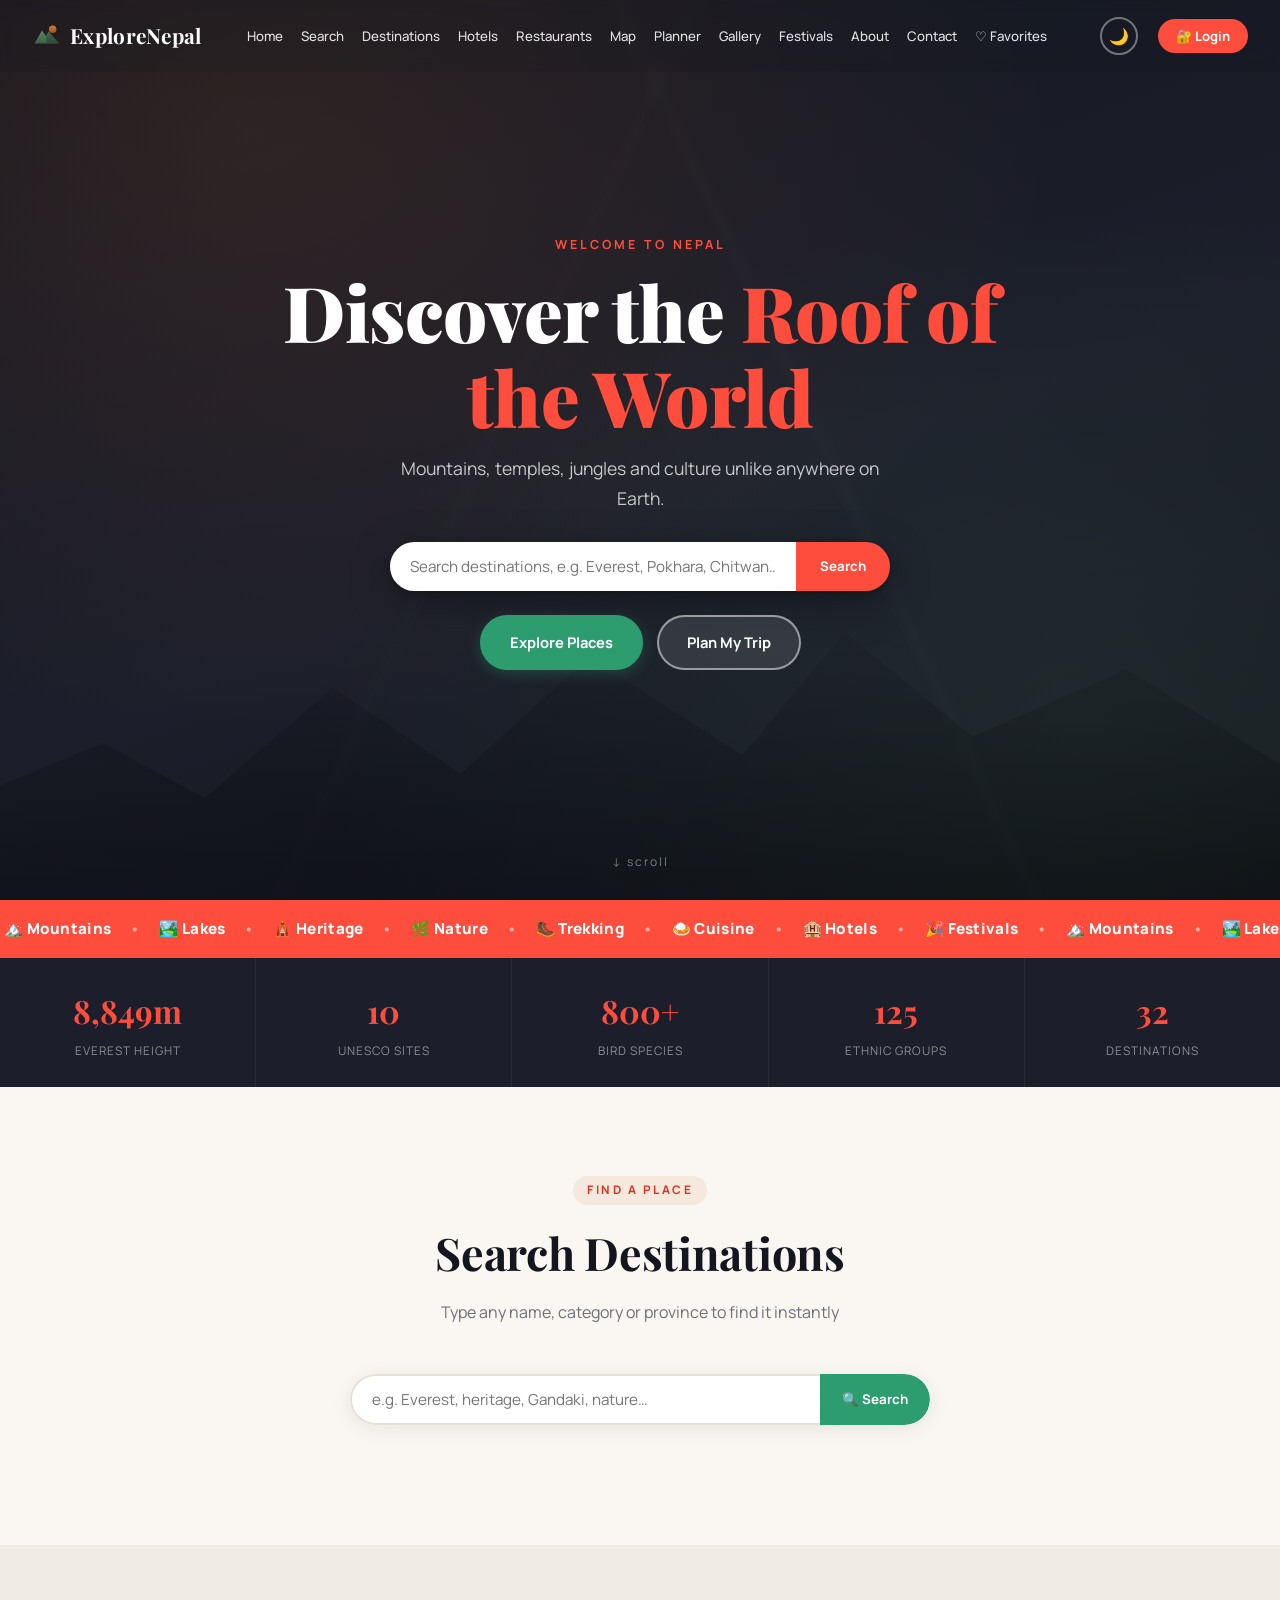
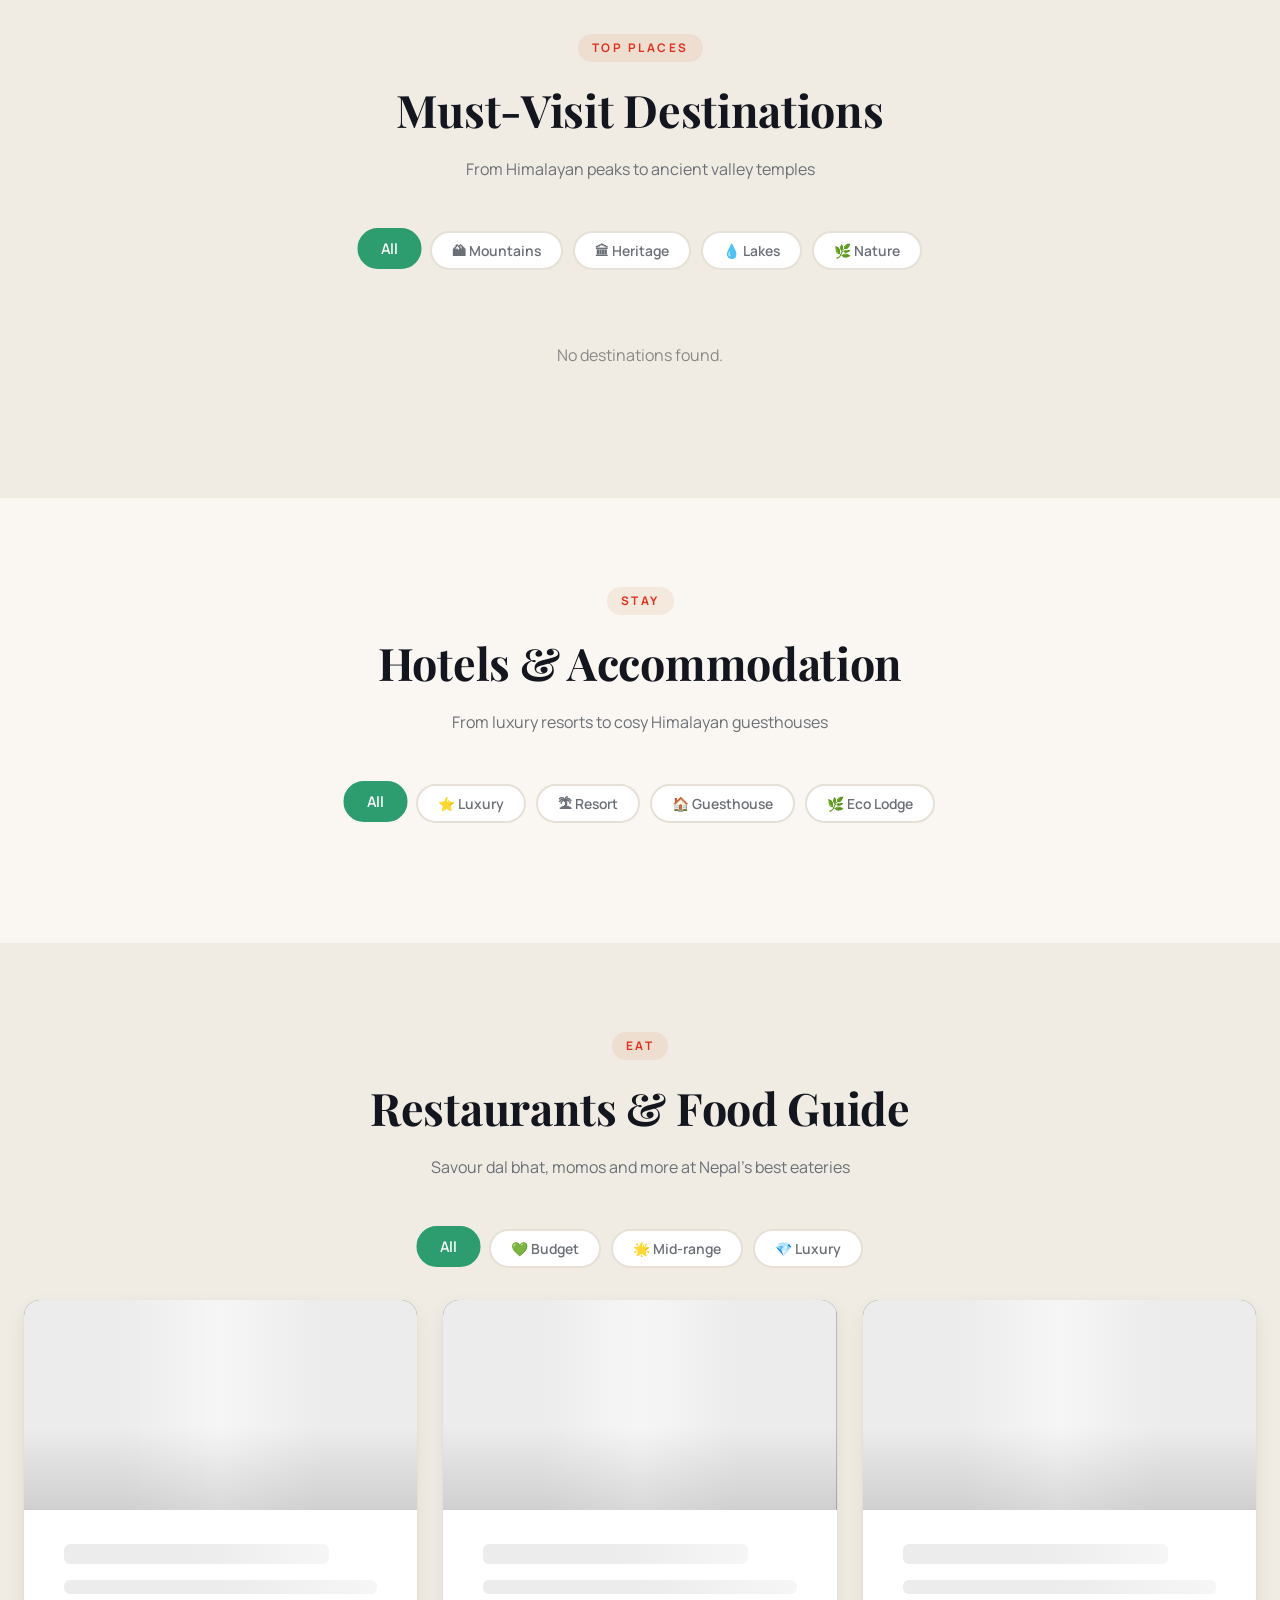
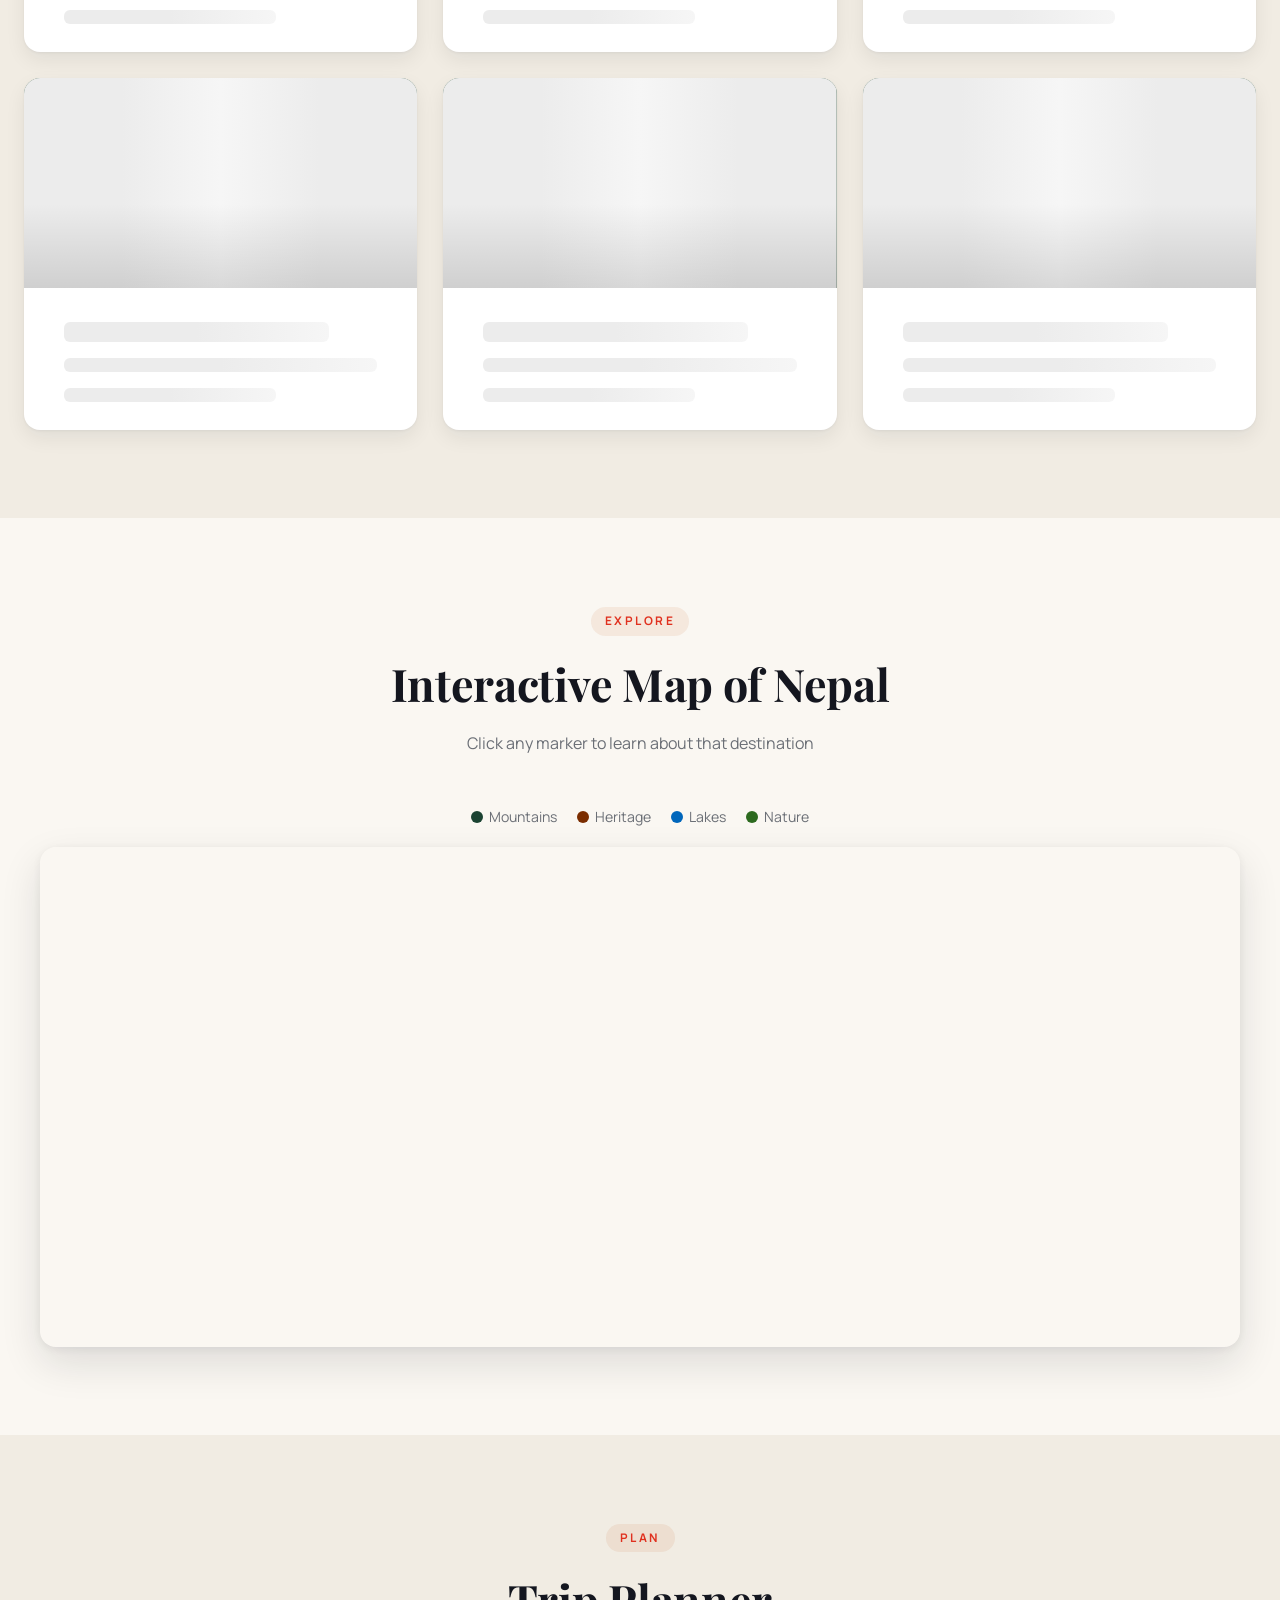
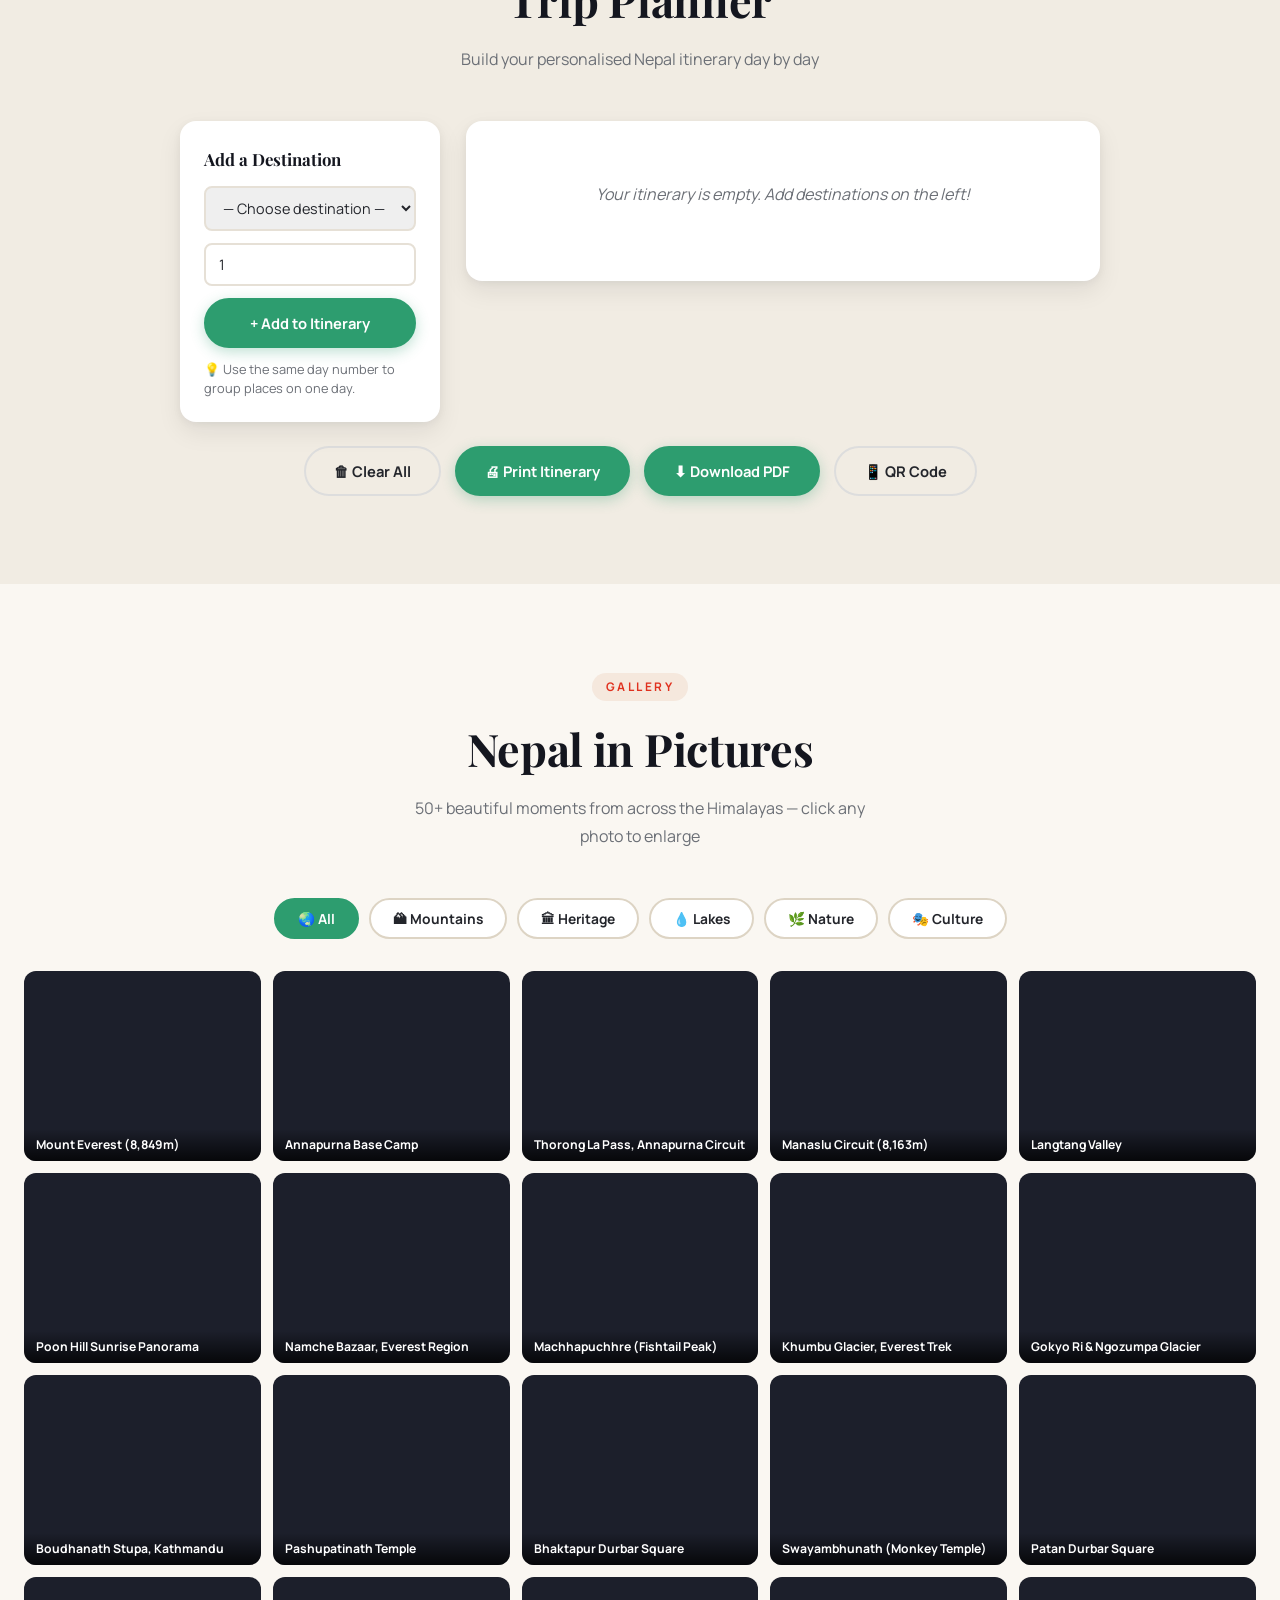
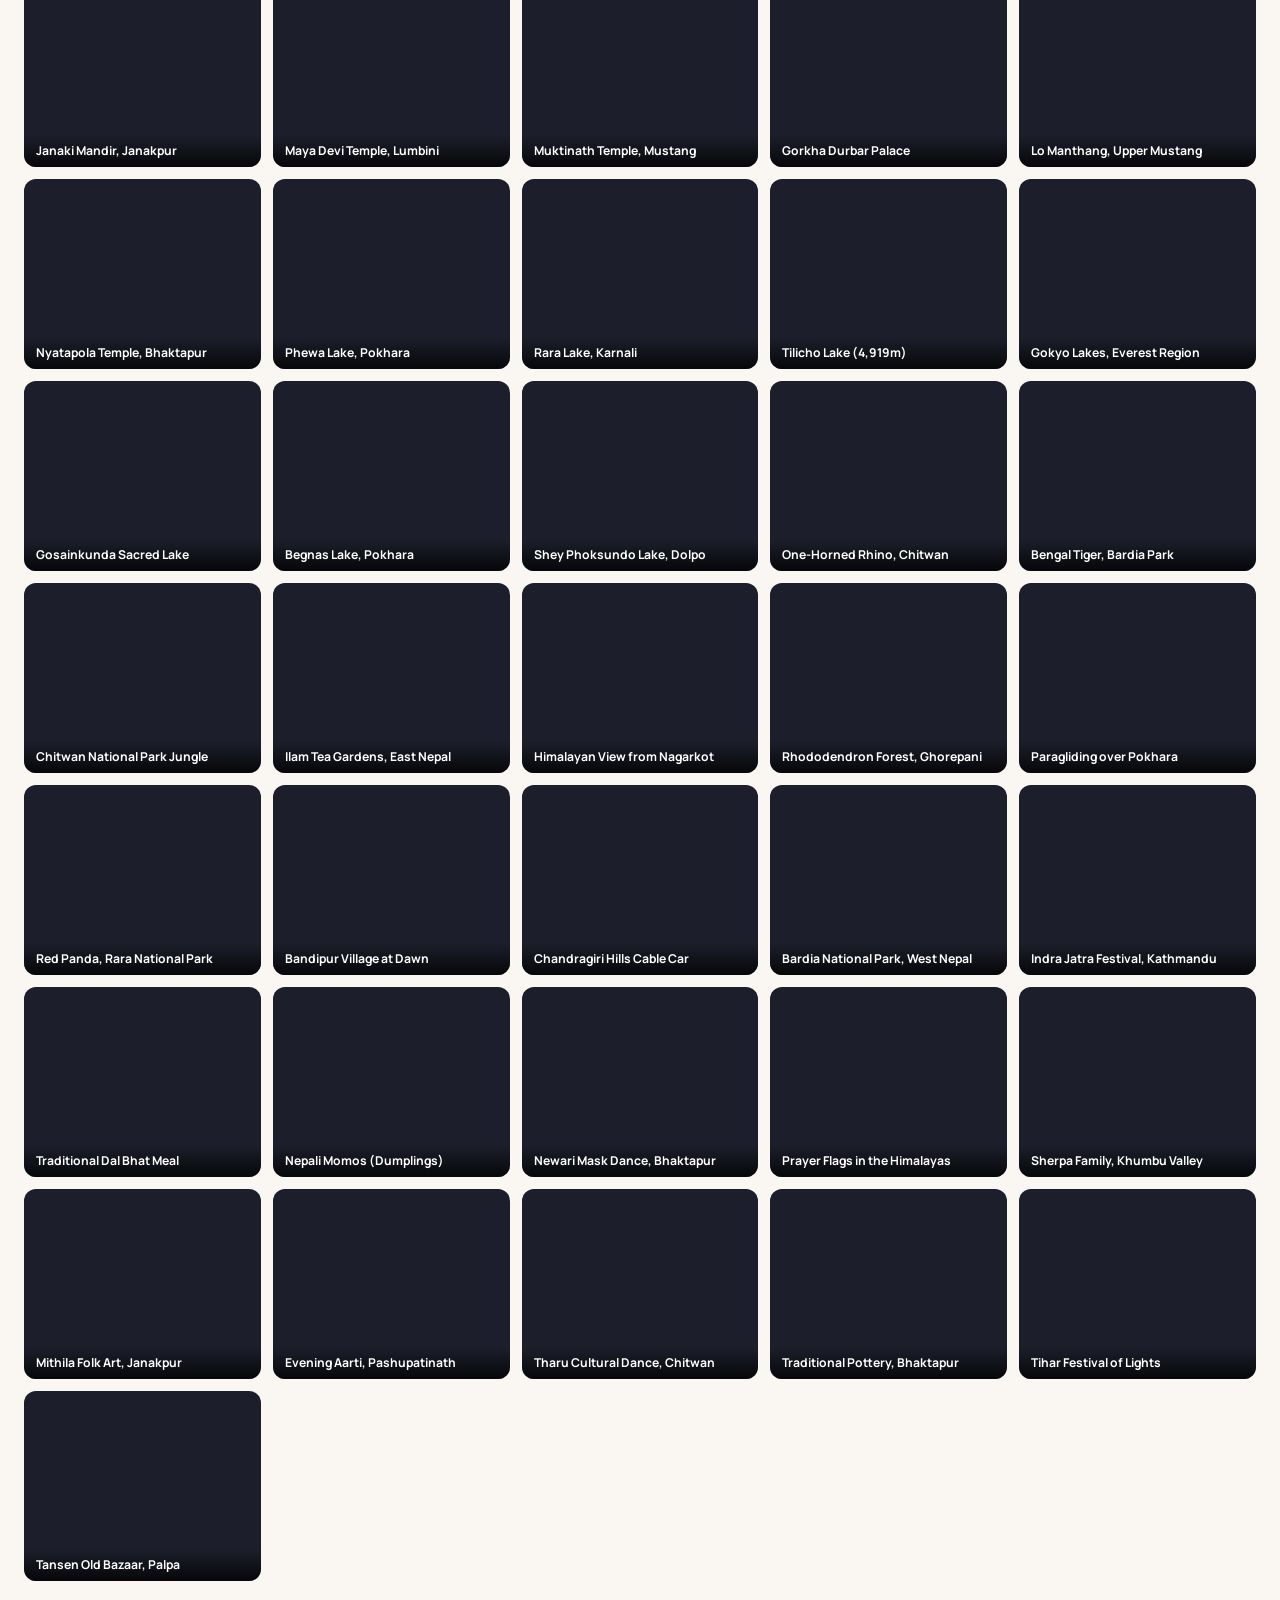
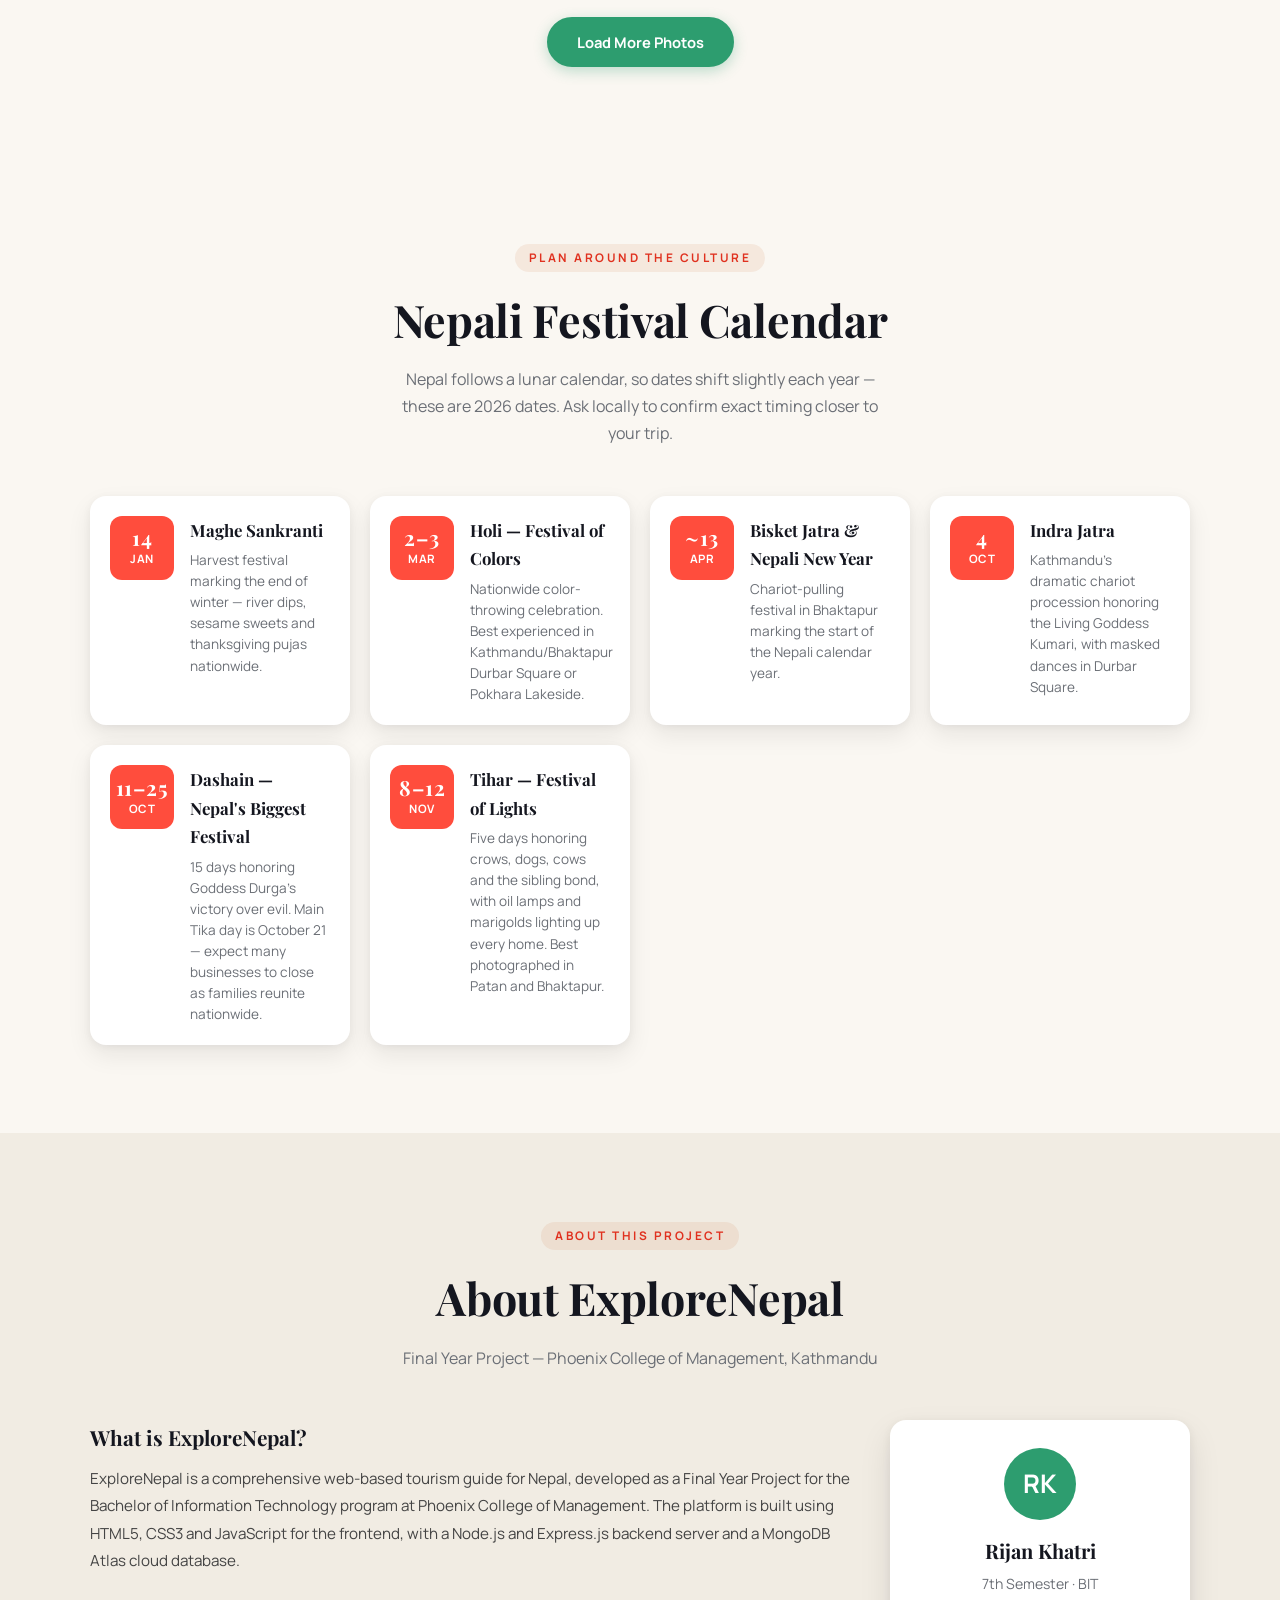
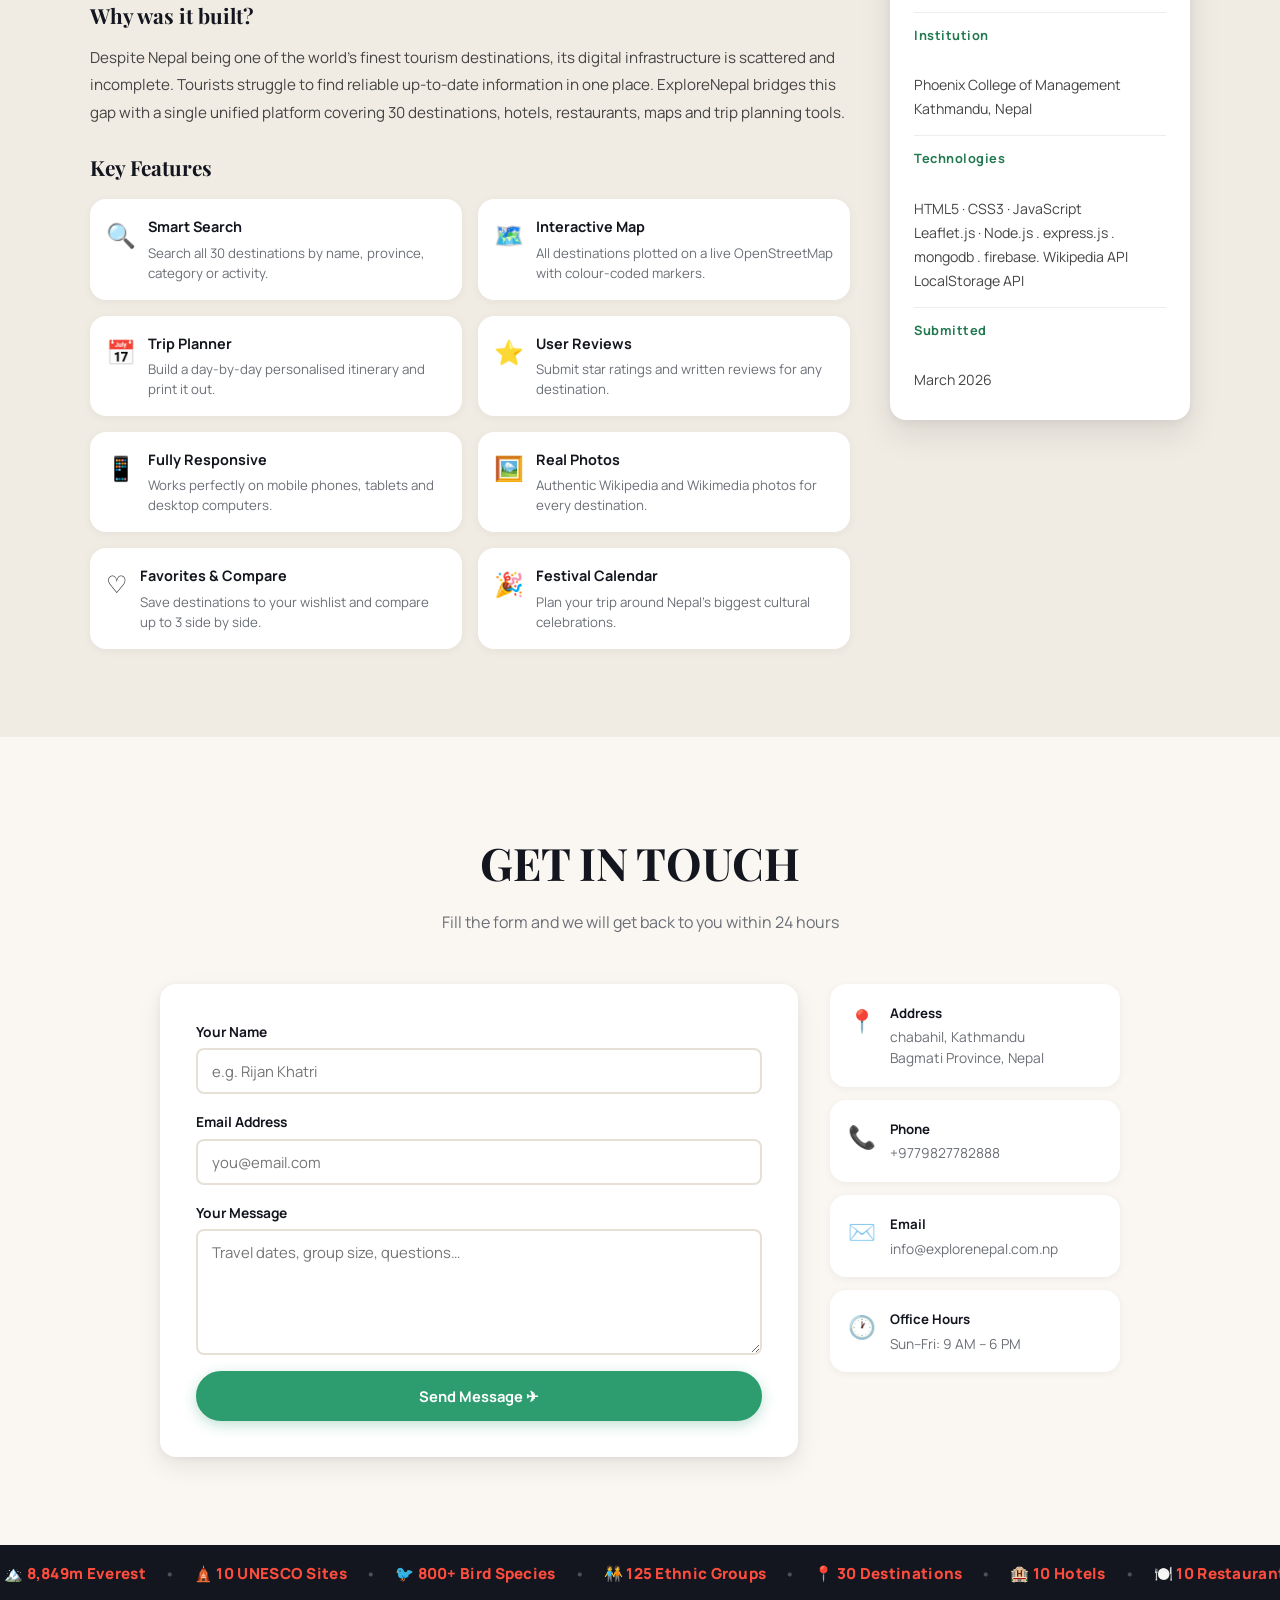
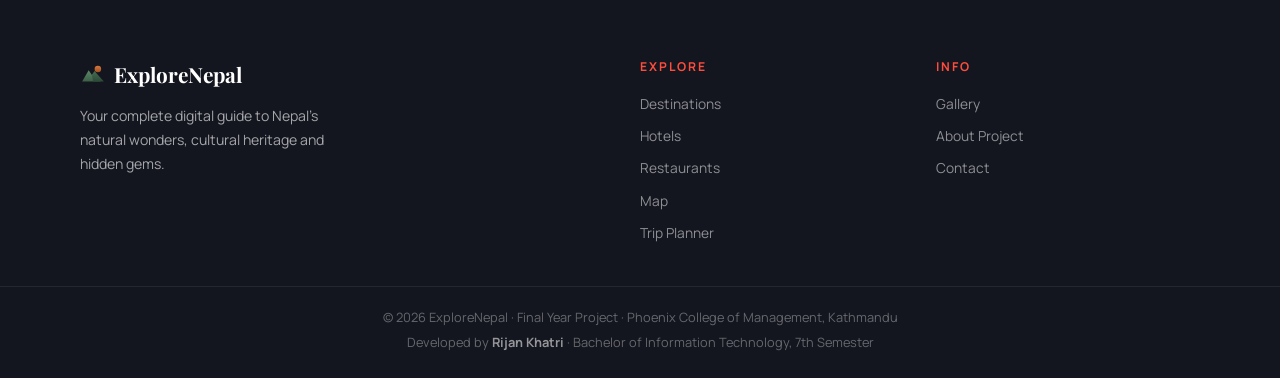
==== index.html @ 2e5c08ad "Update script.js with weather and detail panel fixe, updated index.html, style.css,script.js,admin.h" ====
<!DOCTYPE html>
<html lang="en">
<head>
  <meta charset="UTF-8" />
  <meta name="viewport" content="width=device-width, initial-scale=1.0" />
  <title>ExploreNepal — Tourism Guide</title>
  <meta name="description" content="Discover Nepal's mountains, temples, jungles and culture. Browse 30+ destinations, plan your trip, find hotels and restaurants, all in one place." />

<!-- Open Graph tags (Facebook, WhatsApp, LinkedIn preview cards) -->
<meta property="og:title" content="ExploreNepal — Discover the Roof of the World" />
<meta property="og:description" content="Explore Nepal's mountains, temples, jungles and culture. Plan your trip, browse destinations, hotels and restaurants." />
<meta property="og:image" content="https://images.unsplash.com/photo-1464822759023-fed622ff2c3b?w=1200&q=80" />
<meta name="twitter:image" content="https://images.unsplash.com/photo-1464822759023-fed622ff2c3b?w=1200&q=80" />
<meta property="og:type" content="website" />

<!-- Twitter card -->
<meta name="twitter:card" content="summary_large_image" />
<meta name="twitter:title" content="ExploreNepal — Discover the Roof of the World" />
<meta name="twitter:description" content="Explore Nepal's mountains, temples, jungles and culture, all in one place." />
<meta name="twitter:image" content="https://explore-nepal12.netlify.app/preview.jpg" />
  <link rel="preconnect" href="https://fonts.googleapis.com">
  <link href="https://fonts.googleapis.com/css2?family=Playfair+Display:wght@400;700;900&family=Manrope:wght@400;500;600;700;800&display=swap" rel="stylesheet">
  <link rel="stylesheet" href="https://unpkg.com/leaflet@1.9.4/dist/leaflet.css" />
  <link rel="stylesheet" href="style.css" />
</head>
<body>

<div id="scroll-progress"></div>

<!-- NAV -->
<nav class="navbar" id="navbar">
  <a href="#home" class="nav-logo">
    <svg class="logo-mark" width="30" height="30" viewBox="0 0 48 48" fill="none" xmlns="http://www.w3.org/2000/svg">
      <defs>
        <linearGradient id="logoSun" x1="0" y1="0" x2="0" y2="1">
          <stop offset="0%" stop-color="#d4793f"/>
          <stop offset="100%" stop-color="#a34f1f"/>
        </linearGradient>
        <linearGradient id="logoBack" x1="0" y1="0" x2="0" y2="1">
          <stop offset="0%" stop-color="#5c8a6a"/>
          <stop offset="100%" stop-color="#3c5f47"/>
        </linearGradient>
        <linearGradient id="logoFront" x1="0" y1="0" x2="0" y2="1">
          <stop offset="0%" stop-color="#456b51"/>
          <stop offset="100%" stop-color="#2c4a37"/>
        </linearGradient>
      </defs>
      <circle cx="33" cy="13" r="6" fill="url(#logoSun)"/>
      <path d="M4 36L16 15L22 24L27 17L38 36H4Z" fill="url(#logoBack)"/>
      <path d="M22 24L27 17L44 36H24L22 24Z" fill="url(#logoFront)"/>
    </svg>
    ExploreNepal
  </a>
  <ul class="nav-links">
    <li><a href="#home">Home</a></li>
    <li><a href="#search-section">Search</a></li>
    <li><a href="#destinations">Destinations</a></li>
    <li><a href="#hotels">Hotels</a></li>
    <li><a href="#restaurants">Restaurants</a></li>
    <li><a href="#map-section">Map</a></li>
    <li><a href="#planner">Planner</a></li>
    <li><a href="#gallery">Gallery</a></li>
    <li><a href="#festivals">Festivals</a></li>
    <li><a href="#about">About</a></li>
    <li><a href="#contact">Contact</a></li>
    <li><a href="#destinations" onclick="openFavorites()">♡ Favorites <span id="fav-count" class="fav-count-badge" style="display:none;">0</span></a></li>
  </ul>
  <div class="nav-auth" id="nav-auth">
    <button class="theme-toggle-btn" id="theme-toggle" onclick="toggleTheme()" title="Toggle dark mode">🌙</button>
    <button class="nav-login-btn" onclick="openAuthModal('login')">🔐 Login</button>
  </div>
  <button class="hamburger" id="hamburger"><span></span><span></span><span></span></button>
</nav>
<div class="mob-menu" id="mob-menu">
  <a href="#home"           onclick="closeMob()">Home</a>
  <a href="#search-section" onclick="closeMob()">Search</a>
  <a href="#destinations"   onclick="closeMob()">Destinations</a>
  <a href="#hotels"         onclick="closeMob()">Hotels</a>
  <a href="#restaurants"    onclick="closeMob()">Restaurants</a>
  <a href="#map-section"    onclick="closeMob()">Map</a>
  <a href="#planner"        onclick="closeMob()">Trip Planner</a>
  <a href="#gallery"        onclick="closeMob()">Gallery</a>
  <a href="#about"          onclick="closeMob()">About</a>
  <a href="#contact"        onclick="closeMob()">Contact</a>
</div>

<!-- HERO -->
<section class="hero" id="home">
  <div class="hero-overlay" id="hero-spotlight"></div>
  <div class="hero-content">
    <span class="hero-tag">Welcome to Nepal</span>
    <h1>Discover the <span class="gold">Roof of the World</span></h1>
    <p class="hero-sub">Mountains, temples, jungles and culture unlike anywhere on Earth.</p>
    <div class="hero-search-box">
      <input type="text" id="hero-q" placeholder="Search destinations, e.g. Everest, Pokhara, Chitwan…" />
      <button onclick="heroSearch()">Search</button>
    </div>
    <div class="hero-btns">
      <a href="#destinations" class="btn btn-green">Explore Places</a>
      <a href="#planner"      class="btn btn-white">Plan My Trip</a>
    </div>
  </div>
  <div class="scroll-hint">↓ scroll</div>
</section>

<!-- MARQUEE -->
<div class="marquee-wrap">
  <div class="marquee-track">
    <span class="marquee-item">🏔️ Mountains</span>
    <span class="marquee-dot">•</span>
    <span class="marquee-item">🏞️ Lakes</span>
    <span class="marquee-dot">•</span>
    <span class="marquee-item">🛕 Heritage</span>
    <span class="marquee-dot">•</span>
    <span class="marquee-item">🌿 Nature</span>
    <span class="marquee-dot">•</span>
    <span class="marquee-item">🥾 Trekking</span>
    <span class="marquee-dot">•</span>
    <span class="marquee-item">🍛 Cuisine</span>
    <span class="marquee-dot">•</span>
    <span class="marquee-item">🏨 Hotels</span>
    <span class="marquee-dot">•</span>
    <span class="marquee-item">🎉 Festivals</span>
    <span class="marquee-dot">•</span>
    <!-- duplicate set for seamless loop -->
    <span class="marquee-item">🏔️ Mountains</span>
    <span class="marquee-dot">•</span>
    <span class="marquee-item">🏞️ Lakes</span>
    <span class="marquee-dot">•</span>
    <span class="marquee-item">🛕 Heritage</span>
    <span class="marquee-dot">•</span>
    <span class="marquee-item">🌿 Nature</span>
    <span class="marquee-dot">•</span>
    <span class="marquee-item">🥾 Trekking</span>
    <span class="marquee-dot">•</span>
    <span class="marquee-item">🍛 Cuisine</span>
    <span class="marquee-dot">•</span>
    <span class="marquee-item">🏨 Hotels</span>
    <span class="marquee-dot">•</span>
    <span class="marquee-item">🎉 Festivals</span>
    <span class="marquee-dot">•</span>
  </div>
</div>

<!-- STATS -->
<div class="stats-bar">
  <div class="stat"><span class="sn" data-count="8849" data-suffix="m">0</span><span class="sl">Everest Height</span></div>
  <div class="stat"><span class="sn" data-count="10" data-suffix="">0</span><span class="sl">UNESCO Sites</span></div>
  <div class="stat"><span class="sn" data-count="800" data-suffix="+">0</span><span class="sl">Bird Species</span></div>
  <div class="stat"><span class="sn" data-count="125" data-suffix="">0</span><span class="sl">Ethnic Groups</span></div>
  <div class="stat"><span class="sn" data-count="32" data-suffix="">0</span><span class="sl">Destinations</span></div>
</div>

<!-- SEARCH -->
<section class="section" id="search-section">
  <div class="sec-head reveal">
    <span class="sec-tag">Find a Place</span>
    <h2>Search Destinations</h2>
    <p>Type any name, category or province to find it instantly</p>
  </div>
  <div class="search-bar-wrap">
    <input type="text" id="main-q" placeholder="e.g. Everest, heritage, Gandaki, nature…" oninput="liveSearch(this.value)" />
    <button onclick="liveSearch(document.getElementById('main-q').value)">🔍 Search</button>
  </div>
  <div class="detail-panel" id="detail-panel"></div>
  <div class="cards-grid" id="search-grid" style="margin-top:32px;"></div>
</section>

<!-- DESTINATIONS -->
<section class="section sec-alt" id="destinations">
  <div class="sec-head reveal">
    <span class="sec-tag">Top Places</span>
    <h2>Must-Visit Destinations</h2>
    <p>From Himalayan peaks to ancient valley temples</p>
  </div>
  <div class="filter-bar">
    <button class="fbtn active" data-f="all">All</button>
    <button class="fbtn" data-f="mountain">🏔 Mountains</button>
    <button class="fbtn" data-f="heritage">🏛 Heritage</button>
    <button class="fbtn" data-f="lake">💧 Lakes</button>
    <button class="fbtn" data-f="nature">🌿 Nature</button>
  </div>
  <div id="dest-detail-panel" class="detail-panel"></div>
  <div class="cards-grid" id="dest-grid"></div>
</section>

<!-- HOTELS -->
<section class="section" id="hotels">
  <div class="sec-head reveal">
    <span class="sec-tag">Stay</span>
    <h2>Hotels &amp; Accommodation</h2>
    <p>From luxury resorts to cosy Himalayan guesthouses</p>
  </div>
  <div class="filter-bar">
    <button class="hbtn active" data-fh="all">All</button>
    <button class="hbtn" data-fh="Luxury Hotel">⭐ Luxury</button>
    <button class="hbtn" data-fh="Resort">🏝 Resort</button>
    <button class="hbtn" data-fh="Guesthouse">🏠 Guesthouse</button>
    <button class="hbtn" data-fh="Eco Lodge">🌿 Eco Lodge</button>
  </div>
  <div id="hotel-detail-panel" class="detail-panel"></div>
  <div class="cards-grid" id="hotel-grid"></div>
</section>

<!-- RESTAURANTS -->
<section class="section sec-alt" id="restaurants">
  <div class="sec-head reveal">
    <span class="sec-tag">Eat</span>
    <h2>Restaurants &amp; Food Guide</h2>
    <p>Savour dal bhat, momos and more at Nepal's best eateries</p>
  </div>
  <div class="filter-bar">
    <button class="rbtn active" data-fr="all">All</button>
    <button class="rbtn" data-fr="Budget">💚 Budget</button>
    <button class="rbtn" data-fr="Mid-range">🌟 Mid-range</button>
    <button class="rbtn" data-fr="Luxury">💎 Luxury</button>
  </div>
  <div id="resto-detail-panel" class="detail-panel"></div>
  <div class="cards-grid" id="resto-grid"></div>
</section>

<!-- MAP -->
<section class="section" id="map-section">
  <div class="sec-head reveal">
    <span class="sec-tag">Explore</span>
    <h2>Interactive Map of Nepal</h2>
    <p>Click any marker to learn about that destination</p>
  </div>
  <div class="map-legend">
    <span><i class="dot" style="background:#1b4332"></i> Mountains</span>
    <span><i class="dot" style="background:#7b2d00"></i> Heritage</span>
    <span><i class="dot" style="background:#0066bb"></i> Lakes</span>
    <span><i class="dot" style="background:#2d6a1f"></i> Nature</span>
  </div>
  <div id="the-map" class="reveal"></div>
</section>

<!-- TRIP PLANNER -->
<section class="section sec-alt" id="planner">
  <div class="sec-head reveal">
    <span class="sec-tag">Plan</span>
    <h2>Trip Planner</h2>
    <p>Build your personalised Nepal itinerary day by day</p>
  </div>
  <div class="planner-wrap reveal">
    <div class="planner-left">
      <h3>Add a Destination</h3>
      <select id="pick-dest"><option value="">— Choose destination —</option></select>
      <input type="number" id="pick-day" value="1" min="1" placeholder="Day #" />
      <button class="btn btn-green" onclick="addToPlanner()">+ Add to Itinerary</button>
      <p class="plan-tip">💡 Use the same day number to group places on one day.</p>
    </div>
    <div class="planner-right" id="planner-board">
      <p class="plan-empty">Your itinerary is empty. Add destinations on the left!</p>
    </div>
  </div>
  <div class="plan-actions">
    <button class="btn btn-grey"  onclick="clearPlanner()">🗑 Clear All</button>
    <button class="btn btn-green" onclick="window.print()">🖨 Print Itinerary</button>
    <button class="btn btn-green" onclick="downloadItineraryPDF()">⬇ Download PDF</button>
    <button class="btn btn-grey" onclick="showItineraryQR()">📱 QR Code</button>
  </div>
</section>

<!-- GALLERY -->
<section class="section" id="gallery">
  <div class="sec-head reveal">
    <span class="sec-tag">Gallery</span>
    <h2>Nepal in Pictures</h2>
    <p>50+ beautiful moments from across the Himalayas — click any photo to enlarge</p>
  </div>

  <!-- Gallery Filter Tabs -->
  <div class="gal-filter-bar">
    <button class="gfbtn active" data-gf="all">🌏 All</button>
    <button class="gfbtn" data-gf="mountain">🏔 Mountains</button>
    <button class="gfbtn" data-gf="heritage">🏛 Heritage</button>
    <button class="gfbtn" data-gf="lake">💧 Lakes</button>
    <button class="gfbtn" data-gf="nature">🌿 Nature</button>
    <button class="gfbtn" data-gf="culture">🎭 Culture</button>
  </div>

  <div class="gallery-grid" id="gallery-grid">
    <!-- Mountains -->
    <div class="gal-item" data-cat="mountain" onclick="openLightbox(this)">
      <img data-src="https://images.unsplash.com/photo-1464822759023-fed622ff2c3b?w=800&q=80" alt="Mount Everest North Face" loading="lazy"><span>Mount Everest (8,849m)</span>
    </div>
    <div class="gal-item" data-cat="mountain" onclick="openLightbox(this)">
      <img data-src="https://images.unsplash.com/photo-1571401835393-8c5f35328320?w=800&q=80" alt="Annapurna" loading="lazy"><span>Annapurna Base Camp</span>
    </div>
    <div class="gal-item" data-cat="mountain" onclick="openLightbox(this)">
      <img data-src="https://images.unsplash.com/photo-1544735716-392fe2489ffa?w=800&q=80" alt="Thorong La Pass" loading="lazy"><span>Thorong La Pass, Annapurna Circuit</span>
    </div>
    <div class="gal-item" data-cat="mountain" onclick="openLightbox(this)">
      <img data-src="https://images.unsplash.com/photo-1551632811-561732d1e306?w=800&q=80" alt="Manaslu" loading="lazy"><span>Manaslu Circuit (8,163m)</span>
    </div>
    <div class="gal-item" data-cat="mountain" onclick="openLightbox(this)">
      <img data-src="https://images.unsplash.com/photo-1526772662000-3f88f10405ff?w=800&q=80" alt="Langtang Valley" loading="lazy"><span>Langtang Valley</span>
    </div>
    <div class="gal-item" data-cat="mountain" onclick="openLightbox(this)">
      <img data-src="https://images.unsplash.com/photo-1506905925346-21bda4d32df4?w=800&q=80" alt="Poon Hill" loading="lazy"><span>Poon Hill Sunrise Panorama</span>
    </div>
    <div class="gal-item" data-cat="mountain" onclick="openLightbox(this)">
      <img data-src="https://images.unsplash.com/photo-1469474968028-56623f02e42e?w=800&q=80" alt="Namche Bazaar" loading="lazy"><span>Namche Bazaar, Everest Region</span>
    </div>
    <div class="gal-item" data-cat="mountain" onclick="openLightbox(this)">
      <img data-src="https://images.unsplash.com/photo-1519681393784-d120267933ba?w=800&q=80" alt="Machhapuchhre" loading="lazy"><span>Machhapuchhre (Fishtail Peak)</span>
    </div>
    <div class="gal-item" data-cat="mountain" onclick="openLightbox(this)">
      <img data-src="https://images.unsplash.com/photo-1500534314209-a25ddb2bd429?w=800&q=80" alt="Khumbu Glacier" loading="lazy"><span>Khumbu Glacier, Everest Trek</span>
    </div>
    <div class="gal-item" data-cat="mountain" onclick="openLightbox(this)">
      <img data-src="https://images.unsplash.com/photo-1445375011782-2384686778a0?w=800&q=80" alt="Gokyo Ri" loading="lazy"><span>Gokyo Ri & Ngozumpa Glacier</span>
    </div>

    <!-- Heritage -->
    <div class="gal-item" data-cat="heritage" onclick="openLightbox(this)">
      <img data-src="https://images.unsplash.com/photo-1558618666-fcd25c85cd64?w=800&q=80" alt="Boudhanath Stupa" loading="lazy"><span>Boudhanath Stupa, Kathmandu</span>
    </div>
    <div class="gal-item" data-cat="heritage" onclick="openLightbox(this)">
      <img data-src="https://images.unsplash.com/photo-1609348745238-e71a01a9eed0?w=800&q=80" alt="Pashupatinath" loading="lazy"><span>Pashupatinath Temple</span>
    </div>
    <div class="gal-item" data-cat="heritage" onclick="openLightbox(this)">
      <img data-src="https://images.unsplash.com/photo-1605640840605-14ac1855827b?w=800&q=80" alt="Bhaktapur" loading="lazy"><span>Bhaktapur Durbar Square</span>
    </div>
    <div class="gal-item" data-cat="heritage" onclick="openLightbox(this)">
      <img data-src="https://images.unsplash.com/photo-1602216056096-3b40cc0c9944?w=800&q=80" alt="Swayambhunath" loading="lazy"><span>Swayambhunath (Monkey Temple)</span>
    </div>
    <div class="gal-item" data-cat="heritage" onclick="openLightbox(this)">
      <img data-src="https://images.unsplash.com/photo-1598346762291-aee88549193f?w=800&q=80" alt="Patan Durbar" loading="lazy"><span>Patan Durbar Square</span>
    </div>
    <div class="gal-item" data-cat="heritage" onclick="openLightbox(this)">
      <img data-src="https://images.unsplash.com/photo-1545126913-da4f3c7ad3d1?w=800&q=80" alt="Janaki Mandir" loading="lazy"><span>Janaki Mandir, Janakpur</span>
    </div>
    <div class="gal-item" data-cat="heritage" onclick="openLightbox(this)">
      <img data-src="https://images.unsplash.com/photo-1603792907191-89e55f70099a?w=800&q=80" alt="Lumbini" loading="lazy"><span>Maya Devi Temple, Lumbini</span>
    </div>
    <div class="gal-item" data-cat="heritage" onclick="openLightbox(this)">
      <img data-src="https://images.unsplash.com/photo-1609234656388-0ff363383899?w=800&q=80" alt="Muktinath" loading="lazy"><span>Muktinath Temple, Mustang</span>
    </div>
    <div class="gal-item" data-cat="heritage" onclick="openLightbox(this)">
      <img data-src="https://images.unsplash.com/photo-1582510003544-4d00b7f74220?w=800&q=80" alt="Gorkha Palace" loading="lazy"><span>Gorkha Durbar Palace</span>
    </div>
    <div class="gal-item" data-cat="heritage" onclick="openLightbox(this)">
      <img data-src="https://images.unsplash.com/photo-1519125323398-675f0ddb6308?w=800&q=80" alt="Lo Manthang" loading="lazy"><span>Lo Manthang, Upper Mustang</span>
    </div>
    <div class="gal-item" data-cat="heritage" onclick="openLightbox(this)">
      <img data-src="https://images.unsplash.com/photo-1586348943529-beaae6c28db9?w=800&q=80" alt="Nyatapola" loading="lazy"><span>Nyatapola Temple, Bhaktapur</span>
    </div>

    <!-- Lakes -->
    <div class="gal-item" data-cat="lake" onclick="openLightbox(this)">
      <img data-src="https://images.unsplash.com/photo-1507525428034-b723cf961d3e?w=800&q=80" alt="Phewa Lake" loading="lazy"><span>Phewa Lake, Pokhara</span>
    </div>
    <div class="gal-item" data-cat="lake" onclick="openLightbox(this)">
      <img data-src="https://images.unsplash.com/photo-1501854140801-50d01698950b?w=800&q=80" alt="Rara Lake" loading="lazy"><span>Rara Lake, Karnali</span>
    </div>
    <div class="gal-item" data-cat="lake" onclick="openLightbox(this)">
      <img data-src="https://images.unsplash.com/photo-1445375011782-2384686778a0?w=800&q=80" alt="Tilicho Lake" loading="lazy"><span>Tilicho Lake (4,919m)</span>
    </div>
    <div class="gal-item" data-cat="lake" onclick="openLightbox(this)">
      <img data-src="https://images.unsplash.com/photo-1500534314209-a25ddb2bd429?w=800&q=80" alt="Gokyo Lake" loading="lazy"><span>Gokyo Lakes, Everest Region</span>
    </div>
    <div class="gal-item" data-cat="lake" onclick="openLightbox(this)">
      <img data-src="https://images.unsplash.com/photo-1439853949212-36589f9027c4?w=800&q=80" alt="Gosainkunda" loading="lazy"><span>Gosainkunda Sacred Lake</span>
    </div>
    <div class="gal-item" data-cat="lake" onclick="openLightbox(this)">
      <img data-src="https://images.unsplash.com/photo-1508739773434-c26b3d09e071?w=800&q=80" alt="Begnas Lake" loading="lazy"><span>Begnas Lake, Pokhara</span>
    </div>
    <div class="gal-item" data-cat="lake" onclick="openLightbox(this)">
      <img data-src="https://images.unsplash.com/photo-1471922694854-ff1b63b20054?w=800&q=80" alt="Phoksundo Lake" loading="lazy"><span>Shey Phoksundo Lake, Dolpo</span>
    </div>

    <!-- Nature -->
    <div class="gal-item" data-cat="nature" onclick="openLightbox(this)">
      <img data-src="https://images.unsplash.com/photo-1571150825816-3b9c10640445?w=800&q=80" alt="Rhino Chitwan" loading="lazy"><span>One-Horned Rhino, Chitwan</span>
    </div>
    <div class="gal-item" data-cat="nature" onclick="openLightbox(this)">
      <img data-src="https://images.unsplash.com/photo-1474511320723-9a56873867b5?w=800&q=80" alt="Bengal Tiger" loading="lazy"><span>Bengal Tiger, Bardia Park</span>
    </div>
    <div class="gal-item" data-cat="nature" onclick="openLightbox(this)">
      <img data-src="https://images.unsplash.com/photo-1566737236500-c8ac43014a67?w=800&q=80" alt="Chitwan Jungle" loading="lazy"><span>Chitwan National Park Jungle</span>
    </div>
    <div class="gal-item" data-cat="nature" onclick="openLightbox(this)">
      <img data-src="https://images.unsplash.com/photo-1558618666-fcd25c85cd64?w=800&q=80" alt="Ilam Tea" loading="lazy"><span>Ilam Tea Gardens, East Nepal</span>
    </div>
    <div class="gal-item" data-cat="nature" onclick="openLightbox(this)">
      <img data-src="https://images.unsplash.com/photo-1519681393784-d120267933ba?w=800&q=80" alt="Nagarkot" loading="lazy"><span>Himalayan View from Nagarkot</span>
    </div>
    <div class="gal-item" data-cat="nature" onclick="openLightbox(this)">
      <img data-src="https://images.unsplash.com/photo-1448375240586-882707db888b?w=800&q=80" alt="Rhododendron" loading="lazy"><span>Rhododendron Forest, Ghorepani</span>
    </div>
    <div class="gal-item" data-cat="nature" onclick="openLightbox(this)">
      <img data-src="https://images.unsplash.com/photo-1469474968028-56623f02e42e?w=800&q=80" alt="Sarangkot Paragliding" loading="lazy"><span>Paragliding over Pokhara</span>
    </div>
    <div class="gal-item" data-cat="nature" onclick="openLightbox(this)">
      <img data-src="https://images.unsplash.com/photo-1418065460487-3e41a6c84dc5?w=800&q=80" alt="Red Panda" loading="lazy"><span>Red Panda, Rara National Park</span>
    </div>
    <div class="gal-item" data-cat="nature" onclick="openLightbox(this)">
      <img data-src="https://images.unsplash.com/photo-1586348943529-beaae6c28db9?w=800&q=80" alt="Bandipur" loading="lazy"><span>Bandipur Village at Dawn</span>
    </div>
    <div class="gal-item" data-cat="nature" onclick="openLightbox(this)">
      <img data-src="https://images.unsplash.com/photo-1508739773434-c26b3d09e071?w=800&q=80" alt="Chandragiri" loading="lazy"><span>Chandragiri Hills Cable Car</span>
    </div>
    <div class="gal-item" data-cat="nature" onclick="openLightbox(this)">
      <img data-src="https://images.unsplash.com/photo-1474511320723-9a56873867b5?w=800&q=80" alt="Bardia" loading="lazy"><span>Bardia National Park, West Nepal</span>
    </div>

    <!-- Culture -->
    <div class="gal-item" data-cat="culture" onclick="openLightbox(this)">
      <img data-src="https://images.unsplash.com/photo-1598346762291-aee88549193f?w=800&q=80" alt="Indra Jatra" loading="lazy"><span>Indra Jatra Festival, Kathmandu</span>
    </div>
    <div class="gal-item" data-cat="culture" onclick="openLightbox(this)">
      <img data-src="https://images.unsplash.com/photo-1504674900247-0877df9cc836?w=800&q=80" alt="Dal Bhat" loading="lazy"><span>Traditional Dal Bhat Meal</span>
    </div>
    <div class="gal-item" data-cat="culture" onclick="openLightbox(this)">
      <img data-src="https://images.unsplash.com/photo-1496116218417-1a781b1c416c?w=800&q=80" alt="Momos" loading="lazy"><span>Nepali Momos (Dumplings)</span>
    </div>
    <div class="gal-item" data-cat="culture" onclick="openLightbox(this)">
      <img data-src="https://images.unsplash.com/photo-1605640840605-14ac1855827b?w=800&q=80" alt="Newari Dance" loading="lazy"><span>Newari Mask Dance, Bhaktapur</span>
    </div>
    <div class="gal-item" data-cat="culture" onclick="openLightbox(this)">
      <img data-src="https://images.unsplash.com/photo-1544735716-392fe2489ffa?w=800&q=80" alt="Prayer Flags" loading="lazy"><span>Prayer Flags in the Himalayas</span>
    </div>
    <div class="gal-item" data-cat="culture" onclick="openLightbox(this)">
      <img data-src="https://images.unsplash.com/photo-1464822759023-fed622ff2c3b?w=800&q=80" alt="Sherpa Family" loading="lazy"><span>Sherpa Family, Khumbu Valley</span>
    </div>
    <div class="gal-item" data-cat="culture" onclick="openLightbox(this)">
      <img data-src="https://images.unsplash.com/photo-1545126913-da4f3c7ad3d1?w=800&q=80" alt="Mithila Art" loading="lazy"><span>Mithila Folk Art, Janakpur</span>
    </div>
    <div class="gal-item" data-cat="culture" onclick="openLightbox(this)">
      <img data-src="https://images.unsplash.com/photo-1609348745238-e71a01a9eed0?w=800&q=80" alt="Aarti" loading="lazy"><span>Evening Aarti, Pashupatinath</span>
    </div>
    <div class="gal-item" data-cat="culture" onclick="openLightbox(this)">
      <img data-src="https://images.unsplash.com/photo-1571150825816-3b9c10640445?w=800&q=80" alt="Tharu Dance" loading="lazy"><span>Tharu Cultural Dance, Chitwan</span>
    </div>
    <div class="gal-item" data-cat="culture" onclick="openLightbox(this)">
      <img data-src="https://images.unsplash.com/photo-1602216056096-3b40cc0c9944?w=800&q=80" alt="Pottery" loading="lazy"><span>Traditional Pottery, Bhaktapur</span>
    </div>
    <div class="gal-item" data-cat="culture" onclick="openLightbox(this)">
      <img data-src="https://images.unsplash.com/photo-1558618666-fcd25c85cd64?w=800&q=80" alt="Tihar" loading="lazy"><span>Tihar Festival of Lights</span>
    </div>
    <div class="gal-item" data-cat="culture" onclick="openLightbox(this)">
      <img data-src="https://upload.wikimedia.org/wikipedia/commons/thumb/a/a0/Tansen_Palpa_Nepal.jpg/800px-Tansen_Palpa_Nepal.jpg" alt="Tansen" loading="lazy"><span>Tansen Old Bazaar, Palpa</span>
    </div>
  </div>

  <!-- Load More Button -->
  <div style="text-align:center;margin-top:36px;">
    <button class="btn btn-green" id="gal-load-more" onclick="loadMoreGallery()">Load More Photos</button>
  </div>
</section>

<!-- LIGHTBOX -->
<div class="lightbox-overlay" id="lightbox-overlay" onclick="closeLightbox()">
  <button class="lb-close" onclick="closeLightbox()">✕</button>
  <button class="lb-prev" onclick="event.stopPropagation();lbNav(-1)">&#8249;</button>
  <button class="lb-next" onclick="event.stopPropagation();lbNav(1)">&#8250;</button>
  <div class="lb-inner" onclick="event.stopPropagation()">
    <img id="lb-img" src="" alt="" />
    <p id="lb-caption"></p>
  </div>
</div>

<!-- FESTIVAL CALENDAR -->
<section class="section" id="festivals">
  <div class="sec-head reveal">
    <span class="sec-tag">Plan Around The Culture</span>
    <h2>Nepali Festival Calendar</h2>
    <p>Nepal follows a lunar calendar, so dates shift slightly each year — these are 2026 dates. Ask locally to confirm exact timing closer to your trip.</p>
  </div>
  <div class="fest-grid reveal-stagger">
    <div class="fest-card">
      <span class="fest-date"><strong>14</strong>Jan</span>
      <div class="fest-body"><h4>Maghe Sankranti</h4><p>Harvest festival marking the end of winter — river dips, sesame sweets and thanksgiving pujas nationwide.</p></div>
    </div>
    <div class="fest-card">
      <span class="fest-date"><strong>2–3</strong>Mar</span>
      <div class="fest-body"><h4>Holi — Festival of Colors</h4><p>Nationwide color-throwing celebration. Best experienced in Kathmandu/Bhaktapur Durbar Square or Pokhara Lakeside.</p></div>
    </div>
    <div class="fest-card">
      <span class="fest-date"><strong>~13</strong>Apr</span>
      <div class="fest-body"><h4>Bisket Jatra & Nepali New Year</h4><p>Chariot-pulling festival in Bhaktapur marking the start of the Nepali calendar year.</p></div>
    </div>
    <div class="fest-card">
      <span class="fest-date"><strong>4</strong>Oct</span>
      <div class="fest-body"><h4>Indra Jatra</h4><p>Kathmandu's dramatic chariot procession honoring the Living Goddess Kumari, with masked dances in Durbar Square.</p></div>
    </div>
    <div class="fest-card fest-card-big">
      <span class="fest-date"><strong>11–25</strong>Oct</span>
      <div class="fest-body"><h4>Dashain — Nepal's Biggest Festival</h4><p>15 days honoring Goddess Durga's victory over evil. Main Tika day is October 21 — expect many businesses to close as families reunite nationwide.</p></div>
    </div>
    <div class="fest-card fest-card-big">
      <span class="fest-date"><strong>8–12</strong>Nov</span>
      <div class="fest-body"><h4>Tihar — Festival of Lights</h4><p>Five days honoring crows, dogs, cows and the sibling bond, with oil lamps and marigolds lighting up every home. Best photographed in Patan and Bhaktapur.</p></div>
    </div>
  </div>
</section>

<!-- ABOUT -->
<section class="section sec-alt" id="about">
  <div class="sec-head reveal">
    <span class="sec-tag">About This Project</span>
    <h2>About ExploreNepal</h2>
    <p>Final Year Project — Phoenix College of Management, Kathmandu</p>
  </div>
  <div class="about-wrap">
    <div class="about-text">
      <h3>What is ExploreNepal?</h3>
      <p>ExploreNepal is a comprehensive web-based tourism guide for Nepal, developed as a Final Year Project for the Bachelor of Information Technology program at Phoenix College of Management. The platform is built using HTML5, CSS3 and JavaScript for the frontend, with a Node.js and Express.js backend server and a MongoDB Atlas cloud database.</p>
      <h3>Why was it built?</h3>
      <p>Despite Nepal being one of the world's finest tourism destinations, its digital infrastructure is scattered and incomplete. Tourists struggle to find reliable up-to-date information in one place. ExploreNepal bridges this gap with a single unified platform covering 30 destinations, hotels, restaurants, maps and trip planning tools.</p>
      <h3>Key Features</h3>
      <div class="about-features">
        <div class="af-item"><span>🔍</span><div><strong>Smart Search</strong><p>Search all 30 destinations by name, province, category or activity.</p></div></div>
        <div class="af-item"><span>🗺️</span><div><strong>Interactive Map</strong><p>All destinations plotted on a live OpenStreetMap with colour-coded markers.</p></div></div>
        <div class="af-item"><span>📅</span><div><strong>Trip Planner</strong><p>Build a day-by-day personalised itinerary and print it out.</p></div></div>
        <div class="af-item"><span>⭐</span><div><strong>User Reviews</strong><p>Submit star ratings and written reviews for any destination.</p></div></div>
        <div class="af-item"><span>📱</span><div><strong>Fully Responsive</strong><p>Works perfectly on mobile phones, tablets and desktop computers.</p></div></div>
        <div class="af-item"><span>🖼️</span><div><strong>Real Photos</strong><p>Authentic Wikipedia and Wikimedia photos for every destination.</p></div></div>
      <div class="af-item"><span>♡</span><div><strong>Favorites & Compare</strong><p>Save destinations to your wishlist and compare up to 3 side by side.</p></div></div>
  <div class="af-item"><span>🎉</span><div><strong>Festival Calendar</strong><p>Plan your trip around Nepal's biggest cultural celebrations.</p></div></div>
 </div>
    </div>
    <div class="about-side">
      <div class="dev-card">
        <div class="dev-avatar">RK</div>
        <h3>Rijan Khatri</h3>
        <p class="dev-role">7th Semester · BIT</p>
        <div class="dev-info">
          <p><strong>Institution</strong><br>Phoenix College of Management<br>Kathmandu, Nepal</p>
          <p><strong>Technologies</strong><br>HTML5 · CSS3 · JavaScript<br>Leaflet.js · Node.js . express.js . mongodb . firebase. Wikipedia API<br>LocalStorage API</p>
          <p><strong>Submitted</strong><br>March 2026</p>
        </div>
      </div>
    </div>
  </div>
</section>

<!-- CONTACT -->
<section class="section" id="contact">
  <div class="sec-head reveal">
    
    <h2>GET IN TOUCH</h2>
    <p>Fill the form and we will get back to you within 24 hours</p>
  </div>
  <div class="contact-wrap">
    <div class="contact-form">
      <div class="frow"><label>Your Name</label><input type="text" id="c-name" placeholder="e.g. Rijan Khatri" /></div>
      <div class="frow"><label>Email Address</label><input type="email" id="c-email" placeholder="you@email.com" /></div>
      <div class="frow"><label>Your Message</label><textarea id="c-msg" rows="5" placeholder="Travel dates, group size, questions…"></textarea></div>
      <button class="btn btn-green" onclick="submitForm()">Send Message ✈</button>
      <p class="form-ok" id="form-ok">✅ Thank you! We will respond within 24 hours.</p>
    </div>
    <div class="contact-info">
      <div class="ibox"><span>📍</span><div><strong>Address</strong><p>chabahil, Kathmandu<br>Bagmati Province, Nepal</p></div></div>
      <div class="ibox"><span>📞</span><div><strong>Phone</strong><p>+9779827782888</p></div></div>
      <div class="ibox"><span>✉️</span><div><strong>Email</strong><p>info@explorenepal.com.np</p></div></div>
      <div class="ibox"><span>🕐</span><div><strong>Office Hours</strong><p>Sun–Fri: 9 AM – 6 PM</p></div></div>
    </div>
  </div>
</section>

<!-- MARQUEE 2 -->
<div class="marquee-wrap marquee-alt">
  <div class="marquee-track">
    <span class="marquee-item">🏔️ 8,849m Everest</span>
    <span class="marquee-dot">•</span>
    <span class="marquee-item">🛕 10 UNESCO Sites</span>
    <span class="marquee-dot">•</span>
    <span class="marquee-item">🐦 800+ Bird Species</span>
    <span class="marquee-dot">•</span>
    <span class="marquee-item">🧑‍🤝‍🧑 125 Ethnic Groups</span>
    <span class="marquee-dot">•</span>
    <span class="marquee-item">📍 30 Destinations</span>
    <span class="marquee-dot">•</span>
    <span class="marquee-item">🏨 10 Hotels</span>
    <span class="marquee-dot">•</span>
    <span class="marquee-item">🍽️ 10 Restaurants</span>
    <span class="marquee-dot">•</span>
    <!-- duplicate set for seamless loop -->
    <span class="marquee-item">🏔️ 8,849m Everest</span>
    <span class="marquee-dot">•</span>
    <span class="marquee-item">🛕 10 UNESCO Sites</span>
    <span class="marquee-dot">•</span>
    <span class="marquee-item">🐦 800+ Bird Species</span>
    <span class="marquee-dot">•</span>
    <span class="marquee-item">🧑‍🤝‍🧑 125 Ethnic Groups</span>
    <span class="marquee-dot">•</span>
    <span class="marquee-item">📍 30 Destinations</span>
    <span class="marquee-dot">•</span>
    <span class="marquee-item">🏨 10 Hotels</span>
    <span class="marquee-dot">•</span>
    <span class="marquee-item">🍽️ 10 Restaurants</span>
    <span class="marquee-dot">•</span>
  </div>
</div>

<!-- FOOTER -->
<footer class="footer">
  <div class="footer-inner">
    <div class="fbrand">
      <span class="flogo">
        <svg class="logo-mark" width="26" height="26" viewBox="0 0 48 48" fill="none" xmlns="http://www.w3.org/2000/svg">
          <defs>
            <linearGradient id="logoSunF" x1="0" y1="0" x2="0" y2="1">
              <stop offset="0%" stop-color="#d4793f"/>
              <stop offset="100%" stop-color="#a34f1f"/>
            </linearGradient>
            <linearGradient id="logoBackF" x1="0" y1="0" x2="0" y2="1">
              <stop offset="0%" stop-color="#5c8a6a"/>
              <stop offset="100%" stop-color="#3c5f47"/>
            </linearGradient>
            <linearGradient id="logoFrontF" x1="0" y1="0" x2="0" y2="1">
              <stop offset="0%" stop-color="#456b51"/>
              <stop offset="100%" stop-color="#2c4a37"/>
            </linearGradient>
          </defs>
          <circle cx="33" cy="13" r="6" fill="url(#logoSunF)"/>
          <path d="M4 36L16 15L22 24L27 17L38 36H4Z" fill="url(#logoBackF)"/>
          <path d="M22 24L27 17L44 36H24L22 24Z" fill="url(#logoFrontF)"/>
        </svg>
        ExploreNepal
      </span>
      <p>Your complete digital guide to Nepal's natural wonders, cultural heritage and hidden gems.</p>
    </div>
    <div class="fcol"><h4>Explore</h4>
      <a href="#destinations">Destinations</a>
      <a href="#hotels">Hotels</a>
      <a href="#restaurants">Restaurants</a>
      <a href="#map-section">Map</a>
      <a href="#planner">Trip Planner</a>
    </div>
    <div class="fcol"><h4>Info</h4>
      <a href="#gallery">Gallery</a>
      <a href="#about">About Project</a>
      <a href="#contact">Contact</a>
    </div>
  </div>
  <div class="footer-bottom">
    <p>© 2026 ExploreNepal · Final Year Project · Phoenix College of Management, Kathmandu</p>
    <p>Developed by <strong>Rijan Khatri</strong> · Bachelor of Information Technology, 7th Semester</p>
  </div>
</footer>


<!-- AUTH MODAL -->
<div class="auth-overlay" id="auth-overlay" onclick="closeAuthModal()"></div>
<div class="auth-modal" id="auth-modal">
  <button class="auth-close" onclick="closeAuthModal()">✕</button>

  <!-- LOGIN FORM -->
  <div id="auth-login-panel">
    <div class="auth-logo">🏔️ ExploreNepal</div>
    <h2 class="auth-title">Welcome Back</h2>
    <p class="auth-sub">Sign in to save your trips and write reviews</p>
    <div class="auth-field">
      <label>Email</label>
      <input type="email" id="login-email" placeholder="you@email.com" />
    </div>
    <div class="auth-field">
      <label>Password</label>
      <input type="password" id="login-pass" placeholder="••••••••" />
    </div>
    <p class="auth-err" id="login-err"></p>
    <button class="auth-btn" onclick="doLogin()">Sign In</button>
    <p class="auth-switch">Don't have an account? <a href="#" onclick="switchToRegister()">Register</a></p>
  </div>

  <!-- REGISTER FORM -->
  <div id="auth-register-panel" style="display:none;">
    <div class="auth-logo">🏔️ ExploreNepal</div>
    <h2 class="auth-title">Create Account</h2>
    <p class="auth-sub">Join thousands of Nepal travellers</p>
    <div class="auth-field">
      <label>Full Name</label>
      <input type="text" id="reg-name" placeholder="Rijan Khatri" />
    </div>
    <div class="auth-field">
      <label>Email</label>
      <input type="email" id="reg-email" placeholder="you@email.com" />
    </div>
    <div class="auth-field">
      <label>Password</label>
      <input type="password" id="reg-pass" placeholder="Min 6 characters" />
    </div>
    <div class="auth-field">
      <label>Confirm Password</label>
      <input type="password" id="reg-pass2" placeholder="Repeat password" />
    </div>
    <p class="auth-err" id="reg-err"></p>
    <button class="auth-btn" onclick="doRegister()">Create Account</button>
    <p class="auth-switch">Already have an account? <a href="#" onclick="switchToLogin()">Sign In</a></p>
  </div>
</div>
<script src="https://www.gstatic.com/firebasejs/10.7.0/firebase-app-compat.js"></script>
<script src="https://www.gstatic.com/firebasejs/10.7.0/firebase-firestore-compat.js"></script>
<script src="https://www.gstatic.com/firebasejs/10.7.0/firebase-auth-compat.js"></script>
<script src="data.js"></script>
<script src="https://unpkg.com/leaflet@1.9.4/dist/leaflet.js"></script>
<script src="https://cdnjs.cloudflare.com/ajax/libs/jspdf/2.5.1/jspdf.umd.min.js"></script>
<script src="script.js"></script>
<script>
// Scroll-reveal: purely additive, does not touch any existing app logic/IDs.
(function () {
  function initReveal() {
    var targets = document.querySelectorAll('.reveal, .reveal-stagger');
    if (!('IntersectionObserver' in window)) {
      targets.forEach(function (el) { el.classList.add('in-view'); });
      return;
    }
    var io = new IntersectionObserver(function (entries) {
      entries.forEach(function (entry) {
        if (entry.isIntersecting) {
          entry.target.classList.add('in-view');
          io.unobserve(entry.target);
        }
      });
    }, { threshold: 0.12, rootMargin: '0px 0px -40px 0px' });
    targets.forEach(function (el) { io.observe(el); });
  }
  if (document.readyState === 'loading') {
    document.addEventListener('DOMContentLoaded', initReveal);
  } else {
    initReveal();
  }
})();

// Animated stat counters — purely additive, does not touch any existing app logic.
(function () {
  function formatNum(n) {
    return n.toLocaleString('en-US');
  }
  function animateCount(el) {
    var target = parseInt(el.getAttribute('data-count'), 10) || 0;
    var suffix = el.getAttribute('data-suffix') || '';
    var duration = 1400;
    var startTime = null;
    function step(ts) {
      if (!startTime) startTime = ts;
      var progress = Math.min((ts - startTime) / duration, 1);
      var eased = 1 - Math.pow(1 - progress, 3); // ease-out cubic
      var current = Math.floor(eased * target);
      el.textContent = formatNum(current) + suffix;
      if (progress < 1) {
        requestAnimationFrame(step);
      } else {
        el.textContent = formatNum(target) + suffix;
      }
    }
    requestAnimationFrame(step);
  }
  function initCounters() {
    var counters = document.querySelectorAll('.sn[data-count]');
    if (!counters.length) return;
    if (!('IntersectionObserver' in window)) {
      counters.forEach(animateCount);
      return;
    }
    var io = new IntersectionObserver(function (entries) {
      entries.forEach(function (entry) {
        if (entry.isIntersecting) {
          animateCount(entry.target);
          io.unobserve(entry.target);
        }
      });
    }, { threshold: 0.4 });
    counters.forEach(function (el) { io.observe(el); });
  }
  if (document.readyState === 'loading') {
    document.addEventListener('DOMContentLoaded', initCounters);
  } else {
    initCounters();
  }
})();
</script>
<!-- BOOKING MODAL -->
<div id="booking-modal" style="display:none;position:fixed;top:0;left:0;width:100%;height:100%;background:rgba(0,0,0,0.7);z-index:9999;justify-content:center;align-items:center;">
  <div style="background:white;padding:30px;border-radius:12px;width:90%;max-width:500px;position:relative;">
    <button onclick="closeBooking()" style="position:absolute;top:10px;right:15px;background:none;border:none;font-size:24px;cursor:pointer;">✕</button>
    <h2 id="booking-title" style="color:#1b4332;margin-bottom:20px;">Book Now</h2>

    <input type="hidden" id="booking-item-id"/>
    <input type="hidden" id="booking-item-name"/>
    <input type="hidden" id="booking-type"/>

    <input id="booking-name" placeholder="Your Full Name *" style="width:100%;padding:10px;margin:8px 0;border:1px solid #ccc;border-radius:6px;"/>
    <input id="booking-email" placeholder="Your Email *" type="email" style="width:100%;padding:10px;margin:8px 0;border:1px solid #ccc;border-radius:6px;"/>
    <input id="booking-date" placeholder="Date *" type="date" style="width:100%;padding:10px;margin:8px 0;border:1px solid #ccc;border-radius:6px;"/>
    <input id="booking-guests" placeholder="Number of Guests" type="number" min="1" style="width:100%;padding:10px;margin:8px 0;border:1px solid #ccc;border-radius:6px;"/>
    <textarea id="booking-message" placeholder="Special Requests" style="width:100%;padding:10px;margin:8px 0;border:1px solid #ccc;border-radius:6px;height:80px;"></textarea>

    <button onclick="submitBooking()" style="width:100%;padding:12px;background:#1b4332;color:white;border:none;border-radius:6px;font-size:16px;cursor:pointer;margin-top:10px;">Confirm Booking ✅</button>
  </div>
</div>
</html>
</body>
---- style.css ----
/* ============================================================
   style.css  –  ExploreNepal  (Premium Redesign)
   All class/ID names preserved for JS compatibility.
   ============================================================ */
:root {
  --sage:     #2d9d6f;   /* brighter, more energetic green */
  --sage-d:   #22794f;
  --dark:     #14161f;
  --dark-2:   #1c1f2b;
  --gold:     #ff4d3d;   /* bold vivid coral-red accent, replaces muted terracotta */
  --gold-d:   #e0311f;
  --bg:       #faf7f2;
  --bg2:      #f1ece3;
  --text:     #23252b;
  --muted:    #6b6f76;
  --white:    #fff;
  --radius:   16px;
  --nav:      72px;
  --fh: 'Playfair Display', Georgia, serif;
  --fb: 'Manrope', 'Lato', Arial, sans-serif;
  --ease: cubic-bezier(0.22, 1, 0.36, 1);
  --bounce: cubic-bezier(0.34, 1.56, 0.64, 1);
}
*, *::before, *::after { box-sizing: border-box; margin: 0; padding: 0; }
html  { scroll-behavior: smooth; }
body  { font-family: var(--fb); background: var(--bg); color: var(--text); line-height: 1.7; overflow-x: hidden; }
img   { max-width: 100%; display: block; }
a     { text-decoration: none; color: inherit; }

/* NAVBAR */
.navbar {
  position: fixed; top: 0; left: 0; right: 0; height: var(--nav);
  display: flex; align-items: center; justify-content: space-between;
  padding: 0 32px; background: rgba(20,22,31,0.18);
  backdrop-filter: blur(6px); -webkit-backdrop-filter: blur(6px);
  transition: background 0.35s var(--ease), box-shadow 0.35s var(--ease), backdrop-filter 0.35s var(--ease);
  z-index: 9000;
}
.navbar.solid {
  background: rgba(20,22,31,0.86);
  backdrop-filter: blur(14px); -webkit-backdrop-filter: blur(14px);
  box-shadow: 0 2px 24px rgba(0,0,0,0.28);
}

/* SCROLL PROGRESS BAR */
#scroll-progress {
  position: fixed; top: 0; left: 0; height: 15px; width: 0%;
  background: var(--gold); z-index: 9999;
  transition: width 0.1s linear;
}
.nav-logo { font-family: var(--fh); font-size: 1.3rem; font-weight: 700; color: #fff; white-space: nowrap; letter-spacing: 0.3px; display: flex; align-items: center; gap: 8px; }
.logo-mark { flex-shrink: 0; }
.nav-links { list-style: none; display: flex; gap: 18px; margin: 0; padding: 0; }
.nav-links a { color: rgba(255,255,255,0.88); font-size: 0.83rem; font-weight: 500; transition: color 0.2s; white-space: nowrap; position: relative; }
.nav-links a::after {
  content: ''; position: absolute; left: 0; bottom: -6px; width: 0; height: 1.5px;
  background: var(--gold); transition: width 0.25s var(--ease);
}
.nav-links a:hover { color: #fff; }
.nav-links a:hover::after { width: 100%; }
.hamburger { display: none; flex-direction: column; gap: 5px; background: none; border: none; cursor: pointer; padding: 4px; }
.hamburger span { display: block; width: 24px; height: 2px; background: #fff; border-radius: 2px; }
.mob-menu { display: none; flex-direction: column; position: fixed; top: var(--nav); left: 0; right: 0; background: rgba(20,22,31,0.98); backdrop-filter: blur(10px); padding: 16px 24px 24px; z-index: 8999; }
.mob-menu.open { display: flex; animation: fadeUp 0.3s var(--ease) both; }
.mob-menu a { color: rgba(255,255,255,0.85); padding: 11px 0; font-size: 1rem; border-bottom: 1px solid rgba(255,255,255,0.08); }

/* HERO — no stock photo; layered gradient + subtle line-art mountains */
.hero {
  position: relative; height: 100vh; min-height: 580px;
  display: flex; align-items: center; justify-content: center; text-align: center;
  background:
    radial-gradient(ellipse at 20% 15%, rgba(193,101,47,0.14), transparent 55%),
    radial-gradient(ellipse at 85% 80%, rgba(79,122,92,0.16), transparent 50%),
    linear-gradient(160deg, #14161f 0%, #1c1f2b 55%, #12141c 100%);
  overflow: hidden;
}
.hero::before {
  content: '';
  position: absolute; inset: 0; opacity: 0.5; pointer-events: none;
  background-image:
    linear-gradient(115deg, transparent 40%, rgba(255,255,255,0.02) 41%, transparent 42%),
    linear-gradient(65deg, transparent 60%, rgba(255,255,255,0.025) 61%, transparent 62%);
}
.hero::after {
  content: '';
  position: absolute; left: 0; right: 0; bottom: -2px; height: 34%;
  background: linear-gradient(180deg, transparent, rgba(0,0,0,0.28) 92%);
  clip-path: polygon(0% 100%, 0% 62%, 8% 48%, 16% 66%, 26% 30%, 36% 58%, 46% 20%, 58% 52%, 66% 12%, 76% 46%, 88% 24%, 100% 55%, 100% 100%);
  transform: translateY(var(--parallax-y, 0px));
  will-change: transform;
}
.hero-overlay {
  position: absolute; inset: 0; z-index: 0; pointer-events: none;
  background: radial-gradient(circle 300px at var(--mx, 50%) var(--my, 50%), rgba(255,255,255,0.30), transparent 70%);
  opacity: 0; transition: opacity 0.4s ease;
}
.hero:hover .hero-overlay { opacity: 1; }
.hero-content { position: relative; z-index: 1; max-width: 780px; padding: 0 24px; animation: fadeUp 0.9s var(--ease) both; }
@keyframes fadeUp { from { opacity:0; transform:translateY(28px); } to { opacity:1; transform:translateY(0); } }
.hero-tag { display: inline-block; font-size: 0.78rem; letter-spacing: 3px; text-transform: uppercase; color: var(--gold); font-weight: 700; margin-bottom: 14px; }
.hero-content h1 { font-family: var(--fh); font-size: clamp(2.4rem, 7vw, 4.8rem); font-weight: 900; color: #fff; line-height: 1.1; margin-bottom: 16px; letter-spacing: -0.5px; }
.gold { color: var(--gold); }
.hero-sub { font-size: 1.1rem; color: rgba(255,255,255,0.75); margin-bottom: 28px; max-width: 520px; margin-left: auto; margin-right: auto; }
.hero-search-box { display: flex; max-width: 500px; margin: 0 auto 24px; border-radius: 50px; overflow: hidden; box-shadow: 0 12px 40px rgba(0,0,0,0.35), 0 2px 8px rgba(0,0,0,0.25); }
.hero-search-box input { flex: 1; padding: 14px 20px; border: none; font-size: 0.95rem; font-family: var(--fb); outline: none; }
.hero-search-box button { padding: 14px 24px; background: var(--gold); color: #fff; font-weight: 700; border: none; cursor: pointer; font-family: var(--fb); transition: background 0.2s var(--ease); white-space: nowrap; }
.hero-search-box button:hover { background: var(--gold-d); }
.hero-btns { display: flex; gap: 14px; justify-content: center; flex-wrap: wrap; }
.scroll-hint { position: absolute; bottom: 28px; left: 50%; transform: translateX(-50%); color: rgba(255,255,255,0.45); font-size: 0.75rem; letter-spacing: 2px; animation: bob 2s infinite; z-index: 1; }
@keyframes bob { 0%,100%{ transform:translateX(-50%) translateY(0); } 50%{ transform:translateX(-50%) translateY(7px); } }

/* BUTTONS */
.btn { display: inline-block; padding: 13px 28px; border-radius: 50px; font-size: 0.92rem; font-weight: 700; cursor: pointer; transition: transform 0.35s var(--bounce), box-shadow 0.3s var(--ease), background 0.22s var(--ease); border: 2px solid transparent; font-family: var(--fb); text-align: center; }
.btn-green { background: var(--sage); color: #fff; border-color: var(--sage); box-shadow: 0 4px 14px rgba(45,157,111,0.3); }
.btn-green:hover { background: var(--sage-d); border-color: var(--sage-d); transform: translateY(-3px) scale(1.04); box-shadow: 0 10px 26px rgba(45,157,111,0.4); }
.btn-green:active { transform: translateY(-1px) scale(0.98); }
.btn-white { background: rgba(255,255,255,0.1); color: #fff; border-color: rgba(255,255,255,0.5); }
.btn-white:hover { background: rgba(255,255,255,0.18); transform: translateY(-3px) scale(1.04); }
.btn-grey { background: transparent; color: var(--text); border: 2px solid #ddd; }
.btn-grey:hover { background: #f0f0f0; transform: translateY(-2px) scale(1.03); }

/* MARQUEE — bold auto-scrolling strip */
.marquee-wrap {
  background: var(--gold);
  overflow: hidden;
  white-space: nowrap;
  padding: 14px 0;
  position: relative;
}
.marquee-track {
  display: inline-flex;
  align-items: center;
  gap: 14px;
  animation: marqueeScroll 28s linear infinite;
  will-change: transform;
}
.marquee-wrap:hover .marquee-track { animation-play-state: paused; }
.marquee-item {
  color: #fff;
  font-weight: 800;
  font-size: 0.95rem;
  letter-spacing: 0.3px;
  padding: 0 4px;
  flex-shrink: 0;
}
.marquee-dot { color: rgba(255,255,255,0.55); font-size: 1.1rem; flex-shrink: 0; }
@keyframes marqueeScroll {
  from { transform: translateX(0); }
  to   { transform: translateX(-50%); }
}
@media (max-width: 600px) {
  .marquee-item { font-size: 0.82rem; }
  .marquee-track { animation-duration: 20s; }
}
.marquee-alt { background: var(--dark); }
.marquee-alt .marquee-track { animation-direction: reverse; }
.marquee-alt .marquee-item { color: var(--gold); }
.marquee-alt .marquee-dot { color: rgba(255,255,255,0.25); }

/* STATS */
.stats-bar { display: flex; flex-wrap: wrap; background: var(--dark-2); }
.stat { flex: 1; min-width: 130px; padding: 26px 16px; text-align: center; border-right: 1px solid rgba(255,255,255,0.06); transition: background 0.25s; }
.stat:hover { background: rgba(255,255,255,0.03); }
.stat:last-child { border-right: none; }
.sn { display: block; font-family: var(--fh); font-size: 2rem; font-weight: 700; color: var(--gold); }
.sn small { font-size: 1rem; }
.sl { display: block; font-size: 0.74rem; letter-spacing: 1px; text-transform: uppercase; color: rgba(255,255,255,0.5); margin-top: 3px; }

/* SECTIONS */
.section { padding: 88px 24px; }
.sec-alt  { background: var(--bg2); }
.sec-head { text-align: center; margin-bottom: 48px; }

/* Scroll-reveal (activated by a small observer script; degrades gracefully without it) */
.reveal { opacity: 0; transform: translateY(28px); transition: opacity 0.7s var(--ease), transform 0.7s var(--ease); }
.reveal.in-view { opacity: 1; transform: translateY(0); }
.reveal-stagger > * { opacity: 0; transform: translateY(24px); transition: opacity 0.6s var(--ease), transform 0.6s var(--ease); }
.reveal-stagger.in-view > * { opacity: 1; transform: translateY(0); }
.reveal-stagger.in-view > *:nth-child(2) { transition-delay: 0.08s; }
.reveal-stagger.in-view > *:nth-child(3) { transition-delay: 0.16s; }
.reveal-stagger.in-view > *:nth-child(4) { transition-delay: 0.24s; }
.reveal-stagger.in-view > *:nth-child(n+5) { transition-delay: 0.3s; }
.sec-tag { display: inline-block; font-size: 0.74rem; font-weight: 700; letter-spacing: 2.5px; text-transform: uppercase; color: var(--gold-d); background: rgba(193,101,47,0.1); padding: 4px 14px; border-radius: 50px; margin-bottom: 10px; }
.sec-head h2 { font-family: var(--fh); font-size: clamp(1.8rem, 4vw, 2.8rem); font-weight: 700; color: var(--dark); margin-bottom: 8px; letter-spacing: -0.3px; }
.sec-head p { color: var(--muted); font-size: 1rem; max-width: 480px; margin: 0 auto; }

/* SEARCH BAR */
.search-bar-wrap { display: flex; max-width: 580px; margin: 0 auto 10px; border-radius: 50px; overflow: hidden; box-shadow: 0 4px 20px rgba(20,22,31,0.08); }
.search-bar-wrap input { flex: 1; padding: 13px 20px; border: 2px solid #e6e0d6; border-right: none; border-radius: 50px 0 0 50px; font-size: 0.95rem; font-family: var(--fb); outline: none; transition: border 0.2s; }
.search-bar-wrap input:focus { border-color: var(--sage); }
.search-bar-wrap button { padding: 13px 22px; background: var(--sage); color: #fff; font-weight: 700; border: none; cursor: pointer; font-family: var(--fb); border-radius: 0 50px 50px 0; transition: background 0.2s; }
.search-bar-wrap button:hover { background: var(--sage-d); }

/* DETAIL PANEL */
.detail-panel { max-width: 1100px; margin: 0 auto 20px; }
.detail-card { display: grid; grid-template-columns: 420px 1fr; background: #fff; border-radius: var(--radius); overflow: hidden; box-shadow: 0 2px 8px rgba(20,22,31,0.06), 0 20px 48px rgba(20,22,31,0.14); animation: fadeUp 0.4s var(--ease); }
.detail-img { width: 100%; height: 100%; min-height: 320px; object-fit: cover; background: #d9d2c4; }
.detail-body { padding: 28px 32px; display: flex; flex-direction: column; gap: 12px; overflow-y: auto; max-height: 540px; }
.detail-body h2 { font-family: var(--fh); font-size: 1.7rem; color: var(--dark); line-height: 1.2; }
.detail-badge { display: inline-block; padding: 4px 14px; border-radius: 50px; font-size: 0.78rem; font-weight: 700; color: #fff; background: var(--sage); width: fit-content; }
.detail-body > p { font-size: 0.97rem; color: #444; line-height: 1.75; }
.detail-meta { display: flex; flex-direction: column; gap: 6px; font-size: 0.9rem; color: var(--muted); }
.detail-meta span strong { color: var(--dark); }
.detail-acts { display: flex; flex-wrap: wrap; gap: 8px; }
.act-pill { padding: 4px 12px; background: rgba(79,122,92,0.1); color: var(--sage-d); border-radius: 50px; font-size: 0.8rem; font-weight: 700; }
.detail-close { align-self: flex-start; margin-top: 6px; padding: 8px 20px; background: #f0ede6; border: none; border-radius: 50px; cursor: pointer; font-family: var(--fb); font-size: 0.87rem; font-weight: 700; transition: background 0.2s; }
.detail-close:hover { background: #e4dfd5; }

/* REVIEWS */
.review-section { border-top: 1px solid #eee; padding-top: 14px; margin-top: 4px; }
.review-section h4 { font-family: var(--fh); font-size: 1rem; color: var(--dark); margin-bottom: 10px; }
.review-form { display: flex; flex-direction: column; gap: 8px; margin-bottom: 14px; }
.star-picker { display: flex; gap: 6px; }
.star-picker span { font-size: 1.6rem; cursor: pointer; color: #ddd; transition: color 0.15s; line-height: 1; user-select: none; }
.star-picker span.on { color: var(--gold); }
.review-form input, .review-form textarea { padding: 9px 12px; border: 2px solid #e6e0d6; border-radius: 8px; font-family: var(--fb); font-size: 0.88rem; transition: border 0.2s; resize: vertical; }
.review-form input:focus, .review-form textarea:focus { outline: none; border-color: var(--sage); }
.review-form button { align-self: flex-start; padding: 8px 20px; background: var(--sage); color: #fff; border: none; border-radius: 50px; font-family: var(--fb); font-weight: 700; font-size: 0.87rem; cursor: pointer; transition: background 0.2s; }
.review-form button:hover { background: var(--sage-d); }
.reviews-list { display: flex; flex-direction: column; gap: 10px; max-height: 220px; overflow-y: auto; }
.review-item { background: var(--bg2); border-radius: 8px; padding: 10px 14px; font-size: 0.87rem; }
.review-item .ri-top { display: flex; justify-content: space-between; align-items: center; margin-bottom: 4px; flex-wrap: wrap; gap: 4px; }
.review-item .ri-name { font-weight: 700; color: var(--dark); }
.review-item .ri-stars { color: var(--gold); }
.review-item .ri-date { font-size: 0.78rem; color: var(--muted); }
.review-item p { color: var(--muted); line-height: 1.5; }
.no-reviews { font-size: 0.87rem; color: var(--muted); font-style: italic; }

/* FILTER BARS */
.filter-bar { display: flex; flex-wrap: wrap; justify-content: center; gap: 10px; margin-bottom: 32px; }
.fbtn, .hbtn, .rbtn { padding: 8px 20px; border-radius: 50px; border: 2px solid #e6e0d6; background: #fff; color: var(--muted); font-size: 0.87rem; font-family: var(--fb); font-weight: 600; cursor: pointer; transition: background 0.22s var(--ease), border-color 0.22s var(--ease), color 0.22s var(--ease), transform 0.3s var(--bounce); }
.fbtn:hover, .fbtn.active, .hbtn:hover, .hbtn.active, .rbtn:hover, .rbtn.active { background: var(--sage); border-color: var(--sage); color: #fff; transform: translateY(-2px) scale(1.05); }

/* CARDS */
.cards-grid { display: grid; grid-template-columns: repeat(auto-fill, minmax(300px, 1fr)); gap: 26px; max-width: 1280px; margin: 0 auto; }
.card {
  background: #fff; border-radius: var(--radius); overflow: hidden;
  box-shadow: 0 1px 3px rgba(20,22,31,0.05), 0 8px 20px rgba(20,22,31,0.07);
  transition: transform 0.4s var(--bounce), box-shadow 0.32s var(--ease);
  display: flex; flex-direction: column;
}
.card:hover { transform: translateY(-10px) scale(1.015); box-shadow: 0 4px 10px rgba(20,22,31,0.08), 0 24px 48px rgba(20,22,31,0.18); }

/* SKELETON LOADING SHIMMER — shown while cards fetch from the live backend */
.skeleton-card { pointer-events: none; }
.skeleton-card:hover { transform: none; }
.skeleton-block {
  background: linear-gradient(90deg, #ececec 25%, #f6f6f6 50%, #ececec 75%);
  background-size: 200% 100%;
  animation: skeletonShimmer 1.5s infinite;
}
.skeleton-img { height: 210px; }
.skeleton-line { height: 14px; border-radius: 6px; margin: 8px 20px; }
.skeleton-line.short { width: 60%; }
.skeleton-line.title { height: 20px; margin-top: 16px; width: 75%; }
@keyframes skeletonShimmer {
  0%   { background-position: 200% 0; }
  100% { background-position: -200% 0; }
}
.card-img { height: 210px; background-size: cover; background-position: center; background-color: #3c5f47; position: relative; flex-shrink: 0; overflow: hidden; }
.card-img::after { content: ''; position: absolute; inset: 0; background: linear-gradient(180deg, rgba(0,0,0,0) 60%, rgba(0,0,0,0.12) 100%); }
.card-badge { position: absolute; top: 12px; left: 12px; color: #fff; padding: 4px 12px; border-radius: 50px; font-size: 0.75rem; font-weight: 700; text-transform: capitalize; z-index: 1; backdrop-filter: blur(4px); }
.fav-btn {
  position: absolute; top: 10px; right: 10px; z-index: 1;
  width: 34px; height: 34px; border-radius: 50%; border: none;
  background: rgba(20,22,31,0.45); backdrop-filter: blur(4px);
  color: #fff; font-size: 1.15rem; cursor: pointer;
  display: flex; align-items: center; justify-content: center;
  transition: transform 0.3s var(--bounce), background 0.2s ease, color 0.2s ease;
}
.fav-btn:hover { transform: scale(1.15); background: rgba(20,22,31,0.65); }
.fav-btn.is-fav { color: var(--gold); background: rgba(255,255,255,0.9); }
.fav-btn.is-fav:hover { background: #fff; }
.fav-count-badge {
  display: inline-flex; align-items: center; justify-content: center;
  min-width: 18px; height: 18px; padding: 0 5px; border-radius: 50px;
  background: var(--gold); color: #fff; font-size: 0.68rem; font-weight: 800;
  margin-left: 4px; vertical-align: middle;
}

/* ── COMPARE DESTINATIONS ── */
.compare-check {
  display: flex; align-items: center; gap: 6px;
  margin-top: 10px; font-size: 0.82rem; color: var(--muted);
  cursor: pointer; user-select: none;
}
.compare-check input { width: 15px; height: 15px; cursor: pointer; accent-color: var(--sage); }

.compare-bar {
  position: fixed; bottom: 24px; left: 50%; transform: translateX(-50%) translateY(120px);
  background: var(--dark); color: #fff; padding: 14px 22px; border-radius: 50px;
  display: flex; align-items: center; gap: 16px; box-shadow: 0 12px 40px rgba(0,0,0,0.3);
  z-index: 8000; opacity: 0; transition: transform 0.4s var(--bounce), opacity 0.3s ease;
  max-width: 92vw; flex-wrap: wrap; justify-content: center;
}
.compare-bar.show { transform: translateX(-50%) translateY(0); opacity: 1; }
.compare-bar-text { font-size: 0.87rem; font-weight: 600; }
.compare-bar-btn {
  background: var(--gold); color: #fff; border: none; padding: 8px 18px;
  border-radius: 50px; font-weight: 700; cursor: pointer; font-family: var(--fb);
  font-size: 0.85rem; transition: background 0.2s, transform 0.3s var(--bounce);
}
.compare-bar-btn:hover { background: var(--gold-d); transform: scale(1.05); }
.compare-bar-clear {
  background: none; border: 1px solid rgba(255,255,255,0.3); color: rgba(255,255,255,0.7);
  padding: 7px 14px; border-radius: 50px; cursor: pointer; font-family: var(--fb); font-size: 0.82rem;
}
.compare-bar-clear:hover { color: #fff; border-color: rgba(255,255,255,0.6); }

.compare-overlay {
  display: none; position: fixed; inset: 0; background: rgba(12,14,20,0.8);
  z-index: 15000; align-items: center; justify-content: center; padding: 24px;
  backdrop-filter: blur(4px); overflow-y: auto;
}
.compare-overlay.open { display: flex; }
.compare-modal {
  background: #fff; border-radius: var(--radius); padding: 32px; max-width: 1100px; width: 100%;
  max-height: 88vh; overflow-y: auto; position: relative; box-shadow: 0 24px 80px rgba(0,0,0,0.4);
}
.compare-modal-close {
  position: absolute; top: 18px; right: 20px; background: #f0ede6; border: none;
  width: 34px; height: 34px; border-radius: 50%; font-size: 1rem; cursor: pointer;
}
.compare-modal-close:hover { background: #e4dfd5; }
.compare-modal-title { font-family: var(--fh); font-size: 1.6rem; color: var(--dark); margin-bottom: 24px; }
.compare-grid { display: grid; grid-template-columns: repeat(auto-fit, minmax(240px, 1fr)); gap: 20px; }
.compare-col { background: var(--bg2); border-radius: var(--radius); padding: 18px; }
.compare-col-img { height: 140px; border-radius: 10px; background-size: cover; background-position: center; margin-bottom: 12px; }
.compare-col h3 { font-family: var(--fh); font-size: 1.15rem; color: var(--dark); margin-bottom: 12px; }
.compare-row { display: flex; flex-direction: column; gap: 2px; padding: 8px 0; border-bottom: 1px solid #e6e0d6; font-size: 0.85rem; }
.compare-row strong { color: var(--sage-d); font-size: 0.72rem; text-transform: uppercase; letter-spacing: 0.5px; }
.compare-row span { color: var(--text); }

/* ── FESTIVAL CALENDAR ── */
.fest-grid { display: grid; grid-template-columns: repeat(auto-fit, minmax(260px, 1fr)); gap: 20px; max-width: 1100px; margin: 0 auto; }
.fest-card {
  background: #fff; border-radius: var(--radius); padding: 20px;
  display: flex; gap: 16px; align-items: flex-start;
  box-shadow: 0 2px 8px rgba(20,22,31,0.05), 0 10px 24px rgba(20,22,31,0.08);
  transition: transform 0.3s var(--bounce), box-shadow 0.3s var(--ease);
}
.fest-card:hover { transform: translateY(-5px); box-shadow: 0 4px 10px rgba(20,22,31,0.08), 0 16px 34px rgba(20,22,31,0.14); }
.fest-card-big { grid-column: span 1; }
.fest-date {
  flex-shrink: 0; display: flex; flex-direction: column; align-items: center; justify-content: center;
  background: var(--gold); color: #fff; border-radius: 12px; width: 64px; height: 64px;
  font-size: 0.72rem; font-weight: 700; text-transform: uppercase; letter-spacing: 0.5px;
}
.fest-date strong { font-family: var(--fh); font-size: 1.3rem; line-height: 1.1; font-weight: 700; }
.fest-body h4 { font-family: var(--fh); font-size: 1.05rem; color: var(--dark); margin-bottom: 6px; }
.fest-body p { font-size: 0.85rem; color: var(--muted); line-height: 1.55; }

/* ── SOCIAL SHARE BUTTONS ── */
.share-row { display: flex; align-items: center; gap: 8px; margin: 4px 0 8px; }
.share-label { font-size: 0.82rem; color: var(--muted); font-weight: 600; margin-right: 2px; }
.share-btn {
  width: 36px; height: 36px; border-radius: 50%; border: 2px solid #e6e0d6;
  background: #fff; font-size: 1rem; cursor: pointer;
  display: flex; align-items: center; justify-content: center;
  transition: transform 0.3s var(--bounce), border-color 0.2s ease, background 0.2s ease;
}
.share-btn:hover { transform: translateY(-3px) scale(1.08); border-color: var(--sage); background: var(--bg2); }

/* ── QR CODE MODAL ── */
.qr-modal {
  background: #fff; border-radius: var(--radius); padding: 36px; max-width: 360px; width: 100%;
  position: relative; text-align: center; box-shadow: 0 24px 80px rgba(0,0,0,0.4);
}
.qr-modal-title { font-family: var(--fh); font-size: 1.3rem; color: var(--dark); margin-bottom: 20px; }
.qr-img { width: 100%; max-width: 240px; border-radius: 10px; margin: 0 auto 16px; display: block; }
.qr-hint { font-size: 0.84rem; color: var(--muted); line-height: 1.5; }
@media (max-width: 600px) {
  .compare-modal { padding: 20px; }
  .compare-bar { padding: 12px 18px; gap: 10px; }
}
.b-mountain { background: rgba(20,22,31,0.72); }
.b-heritage  { background: rgba(163,79,31,0.82); }
.b-lake      { background: rgba(30,90,140,0.8); }
.b-nature    { background: rgba(60,95,71,0.82); }
.b-hotel     { background: rgba(90,60,120,0.8); }
.b-resto     { background: rgba(163,79,31,0.82); }
.card-body { padding: 18px 20px 20px; flex: 1; display: flex; flex-direction: column; }
.card-body h3 { font-family: var(--fh); font-size: 1.12rem; margin-bottom: 7px; color: var(--dark); }
.card-desc { font-size: 0.88rem; color: var(--muted); line-height: 1.6; flex: 1; display: -webkit-box; -webkit-line-clamp: 3; -webkit-box-orient: vertical; overflow: hidden; }
.card-meta { display: flex; gap: 10px; flex-wrap: wrap; font-size: 0.8rem; color: var(--muted); margin: 10px 0 6px; }
.card-rating { font-size: 0.85rem; color: var(--gold); margin-bottom: 6px; }
.card-btn { display: inline-block; margin-top: 10px; padding: 8px 16px; background: var(--sage); color: #fff; border-radius: 8px; font-size: 0.83rem; font-weight: 700; border: none; cursor: pointer; font-family: var(--fb); transition: background 0.2s var(--ease), transform 0.3s var(--bounce); align-self: flex-start; }
.card-btn:hover { background: var(--sage-d); transform: translateY(-2px) scale(1.05); }

/* MAP */
.map-legend { display: flex; justify-content: center; gap: 20px; flex-wrap: wrap; margin-bottom: 18px; font-size: 0.88rem; color: var(--muted); }
.map-legend span { display: flex; align-items: center; gap: 6px; }
.dot { display: inline-block; width: 12px; height: 12px; border-radius: 50%; flex-shrink: 0; }
#the-map { width: 100%; height: 500px; border-radius: var(--radius); overflow: hidden; box-shadow: 0 2px 8px rgba(20,22,31,0.06), 0 16px 40px rgba(20,22,31,0.12); max-width: 1200px; margin: 0 auto; display: block; }

/* TRIP PLANNER */
.planner-wrap { display: grid; grid-template-columns: 260px 1fr; gap: 26px; max-width: 920px; margin: 0 auto; align-items: start; }
.planner-left { background: #fff; padding: 24px; border-radius: var(--radius); box-shadow: 0 2px 8px rgba(20,22,31,0.05), 0 10px 24px rgba(20,22,31,0.08); display: flex; flex-direction: column; gap: 12px; }
.planner-left h3 { font-family: var(--fh); font-size: 1.05rem; color: var(--dark); }
.planner-left select, .planner-left input { width: 100%; padding: 10px 13px; border: 2px solid #e6e0d6; border-radius: 8px; font-family: var(--fb); font-size: 0.9rem; transition: border 0.2s; color: var(--text); }
.planner-left select:focus, .planner-left input:focus { outline: none; border-color: var(--sage); }
.plan-tip { font-size: 0.8rem; color: var(--muted); line-height: 1.5; }
.planner-right { background: #fff; padding: 24px; border-radius: var(--radius); box-shadow: 0 2px 8px rgba(20,22,31,0.05), 0 10px 24px rgba(20,22,31,0.08); min-height: 160px; }
.plan-empty { color: var(--muted); font-style: italic; text-align: center; padding-top: 36px; }
.plan-day { font-family: var(--fh); font-size: 1rem; font-weight: 700; color: var(--sage-d); border-bottom: 2px solid var(--bg2); padding-bottom: 7px; margin: 18px 0 10px; }
.plan-day:first-child { margin-top: 0; }
.plan-item { display: flex; justify-content: space-between; align-items: center; padding: 9px 13px; background: var(--bg2); border-radius: 8px; margin-bottom: 7px; font-size: 0.9rem; transition: background 0.2s; }
.plan-item:hover { background: #e9e3d7; }
.plan-item button { background: none; border: none; color: #b0402c; cursor: pointer; font-size: 1rem; }
.plan-actions { display: flex; justify-content: center; gap: 14px; margin-top: 24px; flex-wrap: wrap; }

/* ABOUT */
.about-wrap { display: grid; grid-template-columns: 1fr 300px; gap: 40px; max-width: 1100px; margin: 0 auto; align-items: start; }
.about-text h3 { font-family: var(--fh); font-size: 1.3rem; color: var(--dark); margin: 24px 0 10px; }
.about-text h3:first-child { margin-top: 0; }
.about-text p { font-size: 0.95rem; color: #444; line-height: 1.8; }
.about-features { display: grid; grid-template-columns: 1fr 1fr; gap: 16px; margin-top: 14px; }
.af-item { display: flex; gap: 12px; align-items: flex-start; background: #fff; padding: 16px; border-radius: var(--radius); box-shadow: 0 2px 10px rgba(20,22,31,0.05); transition: transform 0.25s var(--ease), box-shadow 0.25s var(--ease); }
.af-item:hover { transform: translateY(-3px); box-shadow: 0 10px 26px rgba(20,22,31,0.1); }
.af-item > span { font-size: 1.5rem; flex-shrink: 0; }
.af-item strong { display: block; font-size: 0.9rem; color: var(--dark); margin-bottom: 4px; }
.af-item p { font-size: 0.83rem; color: var(--muted); line-height: 1.5; margin: 0; }
.dev-card { background: #fff; border-radius: var(--radius); box-shadow: 0 2px 10px rgba(20,22,31,0.06), 0 14px 32px rgba(20,22,31,0.1); padding: 28px 24px; text-align: center; }
.dev-avatar { width: 72px; height: 72px; border-radius: 50%; background: var(--sage); color: #fff; font-size: 1.6rem; font-weight: 700; display: flex; align-items: center; justify-content: center; margin: 0 auto 14px; }
.dev-card h3 { font-family: var(--fh); font-size: 1.25rem; color: var(--dark); margin-bottom: 4px; }
.dev-role { font-size: 0.88rem; color: var(--muted); margin-bottom: 16px; }
.dev-info { text-align: left; display: flex; flex-direction: column; gap: 14px; }
.dev-info p { font-size: 0.88rem; color: #444; line-height: 1.7; border-top: 1px solid #eee; padding-top: 12px; }
.dev-info strong { display: block; font-size: 0.8rem; color: var(--sage-d); letter-spacing: 0.5px; margin-bottom: 3px; }

/* CONTACT */
.contact-wrap { display: grid; grid-template-columns: 1fr 290px; gap: 32px; max-width: 960px; margin: 0 auto; align-items: start; }
.contact-form { background: #fff; padding: 36px; border-radius: var(--radius); box-shadow: 0 2px 8px rgba(20,22,31,0.05), 0 10px 24px rgba(20,22,31,0.08); display: flex; flex-direction: column; gap: 16px; }
.frow { display: flex; flex-direction: column; gap: 5px; }
.frow label { font-size: 0.86rem; font-weight: 700; color: var(--dark); }
.frow input, .frow select, .frow textarea { padding: 11px 14px; border: 2px solid #e6e0d6; border-radius: 8px; font-family: var(--fb); font-size: 0.93rem; color: var(--text); transition: border 0.2s; resize: vertical; }
.frow input:focus, .frow select:focus, .frow textarea:focus { outline: none; border-color: var(--sage); }
.form-ok { display: none; background: #e3efe6; color: #2f5b3d; padding: 12px; border-radius: 8px; font-size: 0.9rem; }
.contact-info { display: flex; flex-direction: column; gap: 13px; }
.ibox { background: #fff; padding: 18px; border-radius: var(--radius); box-shadow: 0 2px 8px rgba(20,22,31,0.05); display: flex; gap: 14px; align-items: flex-start; transition: transform 0.2s var(--ease); }
.ibox:hover { transform: translateY(-2px); }
.ibox > span { font-size: 1.4rem; flex-shrink: 0; }
.ibox strong { display: block; font-size: 0.83rem; font-weight: 700; color: var(--dark); margin-bottom: 3px; }
.ibox p { font-size: 0.86rem; color: var(--muted); line-height: 1.5; }

/* FOOTER */
.footer { background: var(--dark); color: rgba(255,255,255,0.62); }
.footer-inner { display: grid; grid-template-columns: 2fr 1fr 1fr; gap: 32px; max-width: 1200px; margin: 0 auto; padding: 54px 40px 32px; }
.flogo { display: flex; align-items: center; gap: 8px; font-family: var(--fh); font-size: 1.3rem; font-weight: 700; color: #fff; margin-bottom: 12px; }
.fbrand p { font-size: 0.88rem; line-height: 1.7; max-width: 260px; }
.fcol h4 { color: var(--gold); font-size: 0.76rem; letter-spacing: 2px; text-transform: uppercase; margin-bottom: 14px; }
.fcol a { display: block; font-size: 0.86rem; margin-bottom: 9px; color: rgba(255,255,255,0.52); transition: color 0.2s; }
.fcol a:hover { color: var(--gold); }
.footer-bottom { border-top: 1px solid rgba(255,255,255,0.07); text-align: center; padding: 20px 40px; font-size: 0.8rem; color: rgba(255,255,255,0.35); }
.footer-bottom p { margin-bottom: 4px; }
.footer-bottom strong { color: rgba(255,255,255,0.55); }

/* RESPONSIVE */
@media (max-width: 1000px) { .about-wrap { grid-template-columns: 1fr; } .about-features { grid-template-columns: 1fr; } }
@media (max-width: 900px) { .detail-card { grid-template-columns: 1fr; } .detail-img { height: 260px; min-height: unset; } .detail-body { max-height: none; } }
@media (max-width: 768px) {
  .nav-links { display: none; } .hamburger { display: flex; } .navbar { padding: 0 20px; }
  .planner-wrap { grid-template-columns: 1fr; } .contact-wrap { grid-template-columns: 1fr; }
  .footer-inner { grid-template-columns: 1fr; gap: 22px; padding: 36px 24px 24px; }
  .cards-grid { grid-template-columns: 1fr; } .gallery-grid { grid-template-columns: repeat(2,1fr); }
  .section { padding: 60px 16px; } .contact-form { padding: 22px; }
  .stats-bar { flex-direction: column; } .stat { border-right: none; border-bottom: 1px solid rgba(255,255,255,0.07); }
  .hero-search-box { max-width: 100%; }
}
@media (max-width: 480px) {
  .hero-btns { flex-direction: column; align-items: center; }
  .gallery-grid { grid-template-columns: 1fr; }
  .plan-actions { flex-direction: column; align-items: center; }
}

/* ── AUTH SYSTEM ─────────────────────────────────────────── */
.nav-auth { display: flex; align-items: center; gap: 10px; margin-left: 8px; }
.nav-login-btn {
  background: var(--gold); color: #fff; border: none;
  padding: 8px 18px; border-radius: 50px; font-size: 0.82rem;
  font-weight: 700; cursor: pointer; font-family: var(--fb);
  transition: background 0.2s var(--ease), transform 0.3s var(--bounce); white-space: nowrap;
}
.nav-login-btn:hover { background: var(--gold-d); transform: translateY(-2px) scale(1.06); }
.nav-user-btn {
  display: flex; align-items: center; gap: 8px;
  background: rgba(255,255,255,0.1); color: #fff; border: 1px solid rgba(255,255,255,0.28);
  padding: 7px 14px; border-radius: 50px; font-size: 0.82rem;
  font-weight: 600; cursor: pointer; font-family: var(--fb); white-space: nowrap;
  transition: background 0.2s;
}
.nav-user-btn:hover { background: rgba(255,255,255,0.2); }
.nav-user-avatar {
  width: 26px; height: 26px; border-radius: 50%; background: var(--sage);
  display: flex; align-items: center; justify-content: center;
  font-size: 0.75rem; font-weight: 700; color: #fff; flex-shrink: 0;
}
.nav-logout-btn {
  background: none; color: rgba(255,255,255,0.6); border: 1px solid rgba(255,255,255,0.2);
  padding: 7px 12px; border-radius: 50px; font-size: 0.78rem;
  cursor: pointer; font-family: var(--fb); white-space: nowrap; transition: all 0.2s;
}
.nav-logout-btn:hover { color: #fff; border-color: rgba(255,255,255,0.5); }

/* Modal overlay */
.auth-overlay {
  display: none; position: fixed; inset: 0;
  background: rgba(12,14,20,0.72); z-index: 10000;
  backdrop-filter: blur(4px);
}
.auth-overlay.open { display: block; }

/* Modal box */
.auth-modal {
  display: none; position: fixed;
  top: 50%; left: 50%; transform: translate(-50%, -50%) scale(0.92);
  z-index: 10001; background: #fff; border-radius: 20px;
  padding: 42px 40px 36px; width: 100%; max-width: 420px;
  box-shadow: 0 24px 80px rgba(0,0,0,0.35);
  transition: transform 0.28s var(--ease), opacity 0.28s var(--ease); opacity: 0;
}
.auth-modal.open { display: block; transform: translate(-50%, -50%) scale(1); opacity: 1; }
.auth-close {
  position: absolute; top: 16px; right: 18px;
  background: none; border: none; font-size: 1.15rem; color: #999;
  cursor: pointer; line-height: 1; padding: 4px;
}
.auth-close:hover { color: #333; }
.auth-logo { font-family: var(--fh); font-size: 1.1rem; font-weight: 700; color: var(--dark); margin-bottom: 18px; }
.auth-title { font-family: var(--fh); font-size: 1.65rem; font-weight: 700; color: var(--dark); margin-bottom: 5px; }
.auth-sub { font-size: 0.88rem; color: var(--muted); margin-bottom: 24px; }
.auth-field { display: flex; flex-direction: column; gap: 5px; margin-bottom: 14px; }
.auth-field label { font-size: 0.82rem; font-weight: 700; color: var(--dark); }
.auth-field input {
  padding: 11px 14px; border: 2px solid #e6e0d6; border-radius: 9px;
  font-family: var(--fb); font-size: 0.93rem; color: var(--text);
  transition: border 0.2s; outline: none;
}
.auth-field input:focus { border-color: var(--sage); }
.auth-err { font-size: 0.82rem; color: #b0402c; min-height: 18px; margin-bottom: 4px; }
.auth-btn {
  width: 100%; padding: 13px; background: var(--sage); color: #fff;
  border: none; border-radius: 50px; font-size: 1rem; font-weight: 700;
  cursor: pointer; font-family: var(--fb); transition: background 0.2s, transform 0.2s;
  margin-top: 6px;
}
.auth-btn:hover { background: var(--sage-d); transform: translateY(-2px) scale(1.03); }
.auth-switch { font-size: 0.86rem; color: var(--muted); text-align: center; margin-top: 18px; }
.auth-switch a { color: var(--sage); font-weight: 700; text-decoration: none; }
.auth-switch a:hover { text-decoration: underline; }

/* Toast notification */
.auth-toast {
  position: fixed; bottom: 28px; left: 50%; transform: translateX(-50%) translateY(60px);
  background: var(--dark); color: #fff; padding: 12px 26px;
  border-radius: 50px; font-size: 0.9rem; font-weight: 600;
  z-index: 12000; box-shadow: 0 6px 24px rgba(0,0,0,0.25);
  transition: transform 0.35s var(--ease), opacity 0.35s ease; opacity: 0;
  pointer-events: none; white-space: nowrap;
}
.auth-toast.show { transform: translateX(-50%) translateY(0); opacity: 1; }
.auth-toast.success { background: var(--sage-d); }
.auth-toast.error   { background: #a3402c; }

/* ── SUCCESS CELEBRATION: checkmark badge + confetti ── */
.success-badge {
  position: fixed; top: 50%; left: 50%;
  transform: translate(-50%, -50%) scale(0.5);
  z-index: 20500; opacity: 0; pointer-events: none;
  transition: transform 0.5s var(--bounce), opacity 0.3s ease;
  background: rgba(20,22,31,0.9); border-radius: 50%;
  width: 96px; height: 96px; display: flex; align-items: center; justify-content: center;
  box-shadow: 0 12px 40px rgba(0,0,0,0.3);
}
.success-badge.show { opacity: 1; transform: translate(-50%, -50%) scale(1); }
.success-check { width: 56px; height: 56px; }
.success-check-circle {
  stroke: var(--sage); stroke-width: 3;
  stroke-dasharray: 145; stroke-dashoffset: 145;
  transition: stroke-dashoffset 0.5s ease-out 0.1s;
}
.success-badge.show .success-check-circle { stroke-dashoffset: 0; }
.success-check-mark {
  stroke: var(--sage); stroke-width: 4; stroke-linecap: round; stroke-linejoin: round;
  stroke-dasharray: 36; stroke-dashoffset: 36;
  transition: stroke-dashoffset 0.35s ease-out 0.4s;
}
.success-badge.show .success-check-mark { stroke-dashoffset: 0; }

.confetti-wrap {
  position: fixed; top: 45%; left: 0; right: 0; height: 0;
  z-index: 20499; pointer-events: none; overflow: visible;
}
.confetti-piece {
  position: absolute; top: 0; width: 8px; height: 8px;
  border-radius: 2px; opacity: 0.95;
  animation: confettiBurst 1.1s var(--ease) forwards;
}
@keyframes confettiBurst {
  0%   { transform: translate(0, 0) rotate(0deg); opacity: 1; }
  100% { transform: translate(var(--dx), 180px) rotate(var(--rot)); opacity: 0; }
}

@media (max-width: 480px) {
  .auth-modal { padding: 32px 22px 28px; max-width: calc(100vw - 32px); }
  .nav-auth { gap: 6px; }
  .nav-login-btn, .nav-logout-btn { padding: 7px 12px; font-size: 0.76rem; }
}

/* ── GALLERY ─────────────────────────────────────────────── */
.gal-filter-bar {
  display: flex; flex-wrap: wrap; justify-content: center;
  gap: 10px; margin-bottom: 32px;
}
.gfbtn {
  padding: 9px 22px; border-radius: 50px; border: 2px solid #ddd4c4;
  background: #fff; color: var(--text); font-size: 0.86rem; font-weight: 700;
  cursor: pointer; font-family: var(--fb); transition: all 0.22s var(--ease);
}
.gfbtn:hover  { border-color: var(--sage); color: var(--sage-d); }
.gfbtn.active { background: var(--sage); border-color: var(--sage); color: #fff; }

/* Gallery grid — 5 columns desktop → responsive */
.gallery-grid {
  display: grid;
  grid-template-columns: repeat(5, 1fr);
  gap: 12px; max-width: 1300px; margin: 0 auto;
}
.gal-item {
  position: relative; border-radius: 12px; overflow: hidden;
  height: 190px; cursor: pointer; background: var(--dark-2);
  transition: transform 0.3s var(--ease), box-shadow 0.3s var(--ease);
}
.gal-item:hover { transform: scale(1.04); box-shadow: 0 14px 36px rgba(20,22,31,0.3); z-index: 2; }
.gal-item.hidden { display: none; }
.gal-item img {
  width: 100%; height: 190px;
  object-fit: cover; object-position: center;
  display: block; opacity: 0;
  transition: opacity 0.5s ease;
}
.gal-item img.loaded { opacity: 1; }
.gal-loading {
  background: linear-gradient(90deg, var(--dark-2) 25%, #2a2e40 50%, var(--dark-2) 75%);
  background-size: 200% 100%;
  animation: shimmer 1.6s infinite;
}
@keyframes shimmer {
  0%   { background-position: 200% 0; }
  100% { background-position: -200% 0; }
}
.gal-item span {
  position: absolute; bottom: 0; left: 0; right: 0;
  padding: 8px 12px;
  background: linear-gradient(transparent, rgba(0,0,0,0.78));
  color: #fff; font-size: 0.76rem; font-weight: 700; line-height: 1.3;
}

/* Lightbox */
.lightbox-overlay {
  display: none; position: fixed; inset: 0;
  background: rgba(5,5,15,0.94); z-index: 20000;
  align-items: center; justify-content: center;
}
.lightbox-overlay.open { display: flex; animation: lbFade 0.2s ease; }
@keyframes lbFade { from { opacity:0; } to { opacity:1; } }
.lb-inner {
  max-width: 88vw; max-height: 88vh;
  display: flex; flex-direction: column; align-items: center; gap: 14px;
  text-align: center;
}
.lb-inner img {
  max-width: 88vw; max-height: 78vh;
  object-fit: contain; border-radius: 10px;
  box-shadow: 0 8px 48px rgba(0,0,0,0.6);
}
#lb-caption {
  color: rgba(255,255,255,0.9); font-size: 0.95rem;
  font-weight: 600; max-width: 600px; line-height: 1.5;
}
.lb-close {
  position: fixed; top: 18px; right: 22px;
  background: rgba(255,255,255,0.15); border: none; color: #fff;
  font-size: 1.5rem; cursor: pointer; padding: 6px 14px;
  border-radius: 8px; z-index: 20001; transition: background 0.2s;
}
.lb-close:hover { background: rgba(255,255,255,0.3); }
.lb-prev, .lb-next {
  position: fixed; top: 50%; transform: translateY(-50%);
  background: rgba(255,255,255,0.12); border: none; color: #fff;
  font-size: 3rem; cursor: pointer; padding: 10px 18px;
  border-radius: 10px; z-index: 20001; transition: background 0.2s; line-height: 1;
}
.lb-prev { left: 14px; }
.lb-next { right: 14px; }
.lb-prev:hover, .lb-next:hover { background: rgba(255,255,255,0.25); }

/* Responsive */
@media (max-width: 1100px) { .gallery-grid { grid-template-columns: repeat(4, 1fr); } }
@media (max-width: 860px)  { .gallery-grid { grid-template-columns: repeat(3, 1fr); } }
@media (max-width: 600px)  {
  .gallery-grid { grid-template-columns: repeat(2, 1fr); gap: 8px; }
  .gal-item { height: 155px; }
  .gal-item img { height: 155px; }
  .lb-prev { left: 4px; } .lb-next { right: 4px; }
  .lb-prev, .lb-next { font-size: 2rem; padding: 8px 12px; }
}
@media (max-width: 768px) {
  .hamburger {
    display: flex;
  }

  .nav-links {
    display: none;
  }
}
.weather-widget {
  display: flex; align-items: center; gap: 10px;
  background: var(--bg2); border-radius: var(--radius);
  padding: 10px 16px; font-family: var(--fb); font-size: 0.9rem;
  width: fit-content; margin: 12px 0;
}
.weather-widget img { width: 40px; height: 40px; }
.weather-widget .w-temp { font-family: var(--fh); font-size: 1.3rem; color: var(--sage-d); }
.weather-widget .w-desc { color: var(--muted); }
/* ============================================================
   DARK / LIGHT MODE TOGGLE
   Default is light (existing theme above is unaffected).
   Adding class "dark-mode" to <body> overrides variables +
   the handful of hardcoded #fff backgrounds below.
   ============================================================ */
.theme-toggle-btn {
  background: none; border: 2px solid rgba(255,255,255,0.4); color: #fff;
  border-radius: 50%; width: 38px; height: 38px; font-size: 1rem;
  cursor: pointer; margin-right: 10px; transition: background 0.2s, transform 0.2s;
  display: inline-flex; align-items: center; justify-content: center;
}
.theme-toggle-btn:hover { background: rgba(255,255,255,0.15); transform: rotate(15deg); }

body.dark-mode {
  --bg:     #14161f;
  --bg2:    #1c1f2b;
  --text:   #eceef2;
  --muted:  #9a9ea8;
  --white:  #1c1f2b;
}

/* Cards, panels, and modals that use a hardcoded white background
   in the base stylesheet — overridden here so dark mode looks right. */
body.dark-mode .card,
body.dark-mode .detail-card,
body.dark-mode .fbtn, body.dark-mode .hbtn, body.dark-mode .rbtn,
body.dark-mode .planner-left,
body.dark-mode .planner-right,
body.dark-mode .af-item,
body.dark-mode .dev-card,
body.dark-mode .contact-form,
body.dark-mode .ibox {
  background: #1c1f2b;
  color: var(--text);
}

body.dark-mode .fbtn, body.dark-mode .hbtn, body.dark-mode .rbtn {
  border-color: #2c2f3d;
}

/* Modals / auth modal / compare box / QR box (the remaining literal #fff spots) */
body.dark-mode .compare-modal,
body.dark-mode .qr-modal,
body.dark-mode .auth-modal,
body.dark-mode #booking-modal > div {
  background: #1c1f2b !important;
  color: var(--text);
}

body.dark-mode #booking-title {
  color: var(--text) !important;
}

/* Headings and labels use var(--dark) as text color throughout the site —
   fine on light backgrounds, but invisible once those same containers turn
   dark. Fix contrast for all of them here, without touching things that are
   SUPPOSED to stay dark navy (navbar, footer, toast, auth button). */
body.dark-mode .sec-head h2,
body.dark-mode .detail-body h2,
body.dark-mode .detail-meta span strong,
body.dark-mode .review-section h4,
body.dark-mode .review-item .ri-name,
body.dark-mode .compare-modal-title,
body.dark-mode .compare-col h3,
body.dark-mode .fest-body h4,
body.dark-mode .qr-modal-title,
body.dark-mode .card-body h3,
body.dark-mode .planner-left h3,
body.dark-mode .about-text h3,
body.dark-mode .af-item strong,
body.dark-mode .dev-card h3,
body.dark-mode .frow label,
body.dark-mode .ibox strong,
body.dark-mode .auth-logo,
body.dark-mode .auth-title,
body.dark-mode .auth-field label {
  color: var(--text) !important;
}

body.dark-mode input,
body.dark-mode textarea,
body.dark-mode select {
  background: #14161f;
  color: var(--text);
  border-color: #2c2f3d;
}

body.dark-mode .card-desc,
body.dark-mode .card-meta,
body.dark-mode p {
  color: var(--muted);
}

/* Smooth transition when switching */
body, .card, .detail-card, .fbtn, .hbtn, .rbtn,
.planner-left, .planner-right, .af-item, .dev-card, .contact-form, .ibox {
  transition: background 0.3s ease, color 0.3s ease, border-color 0.3s ease;
}
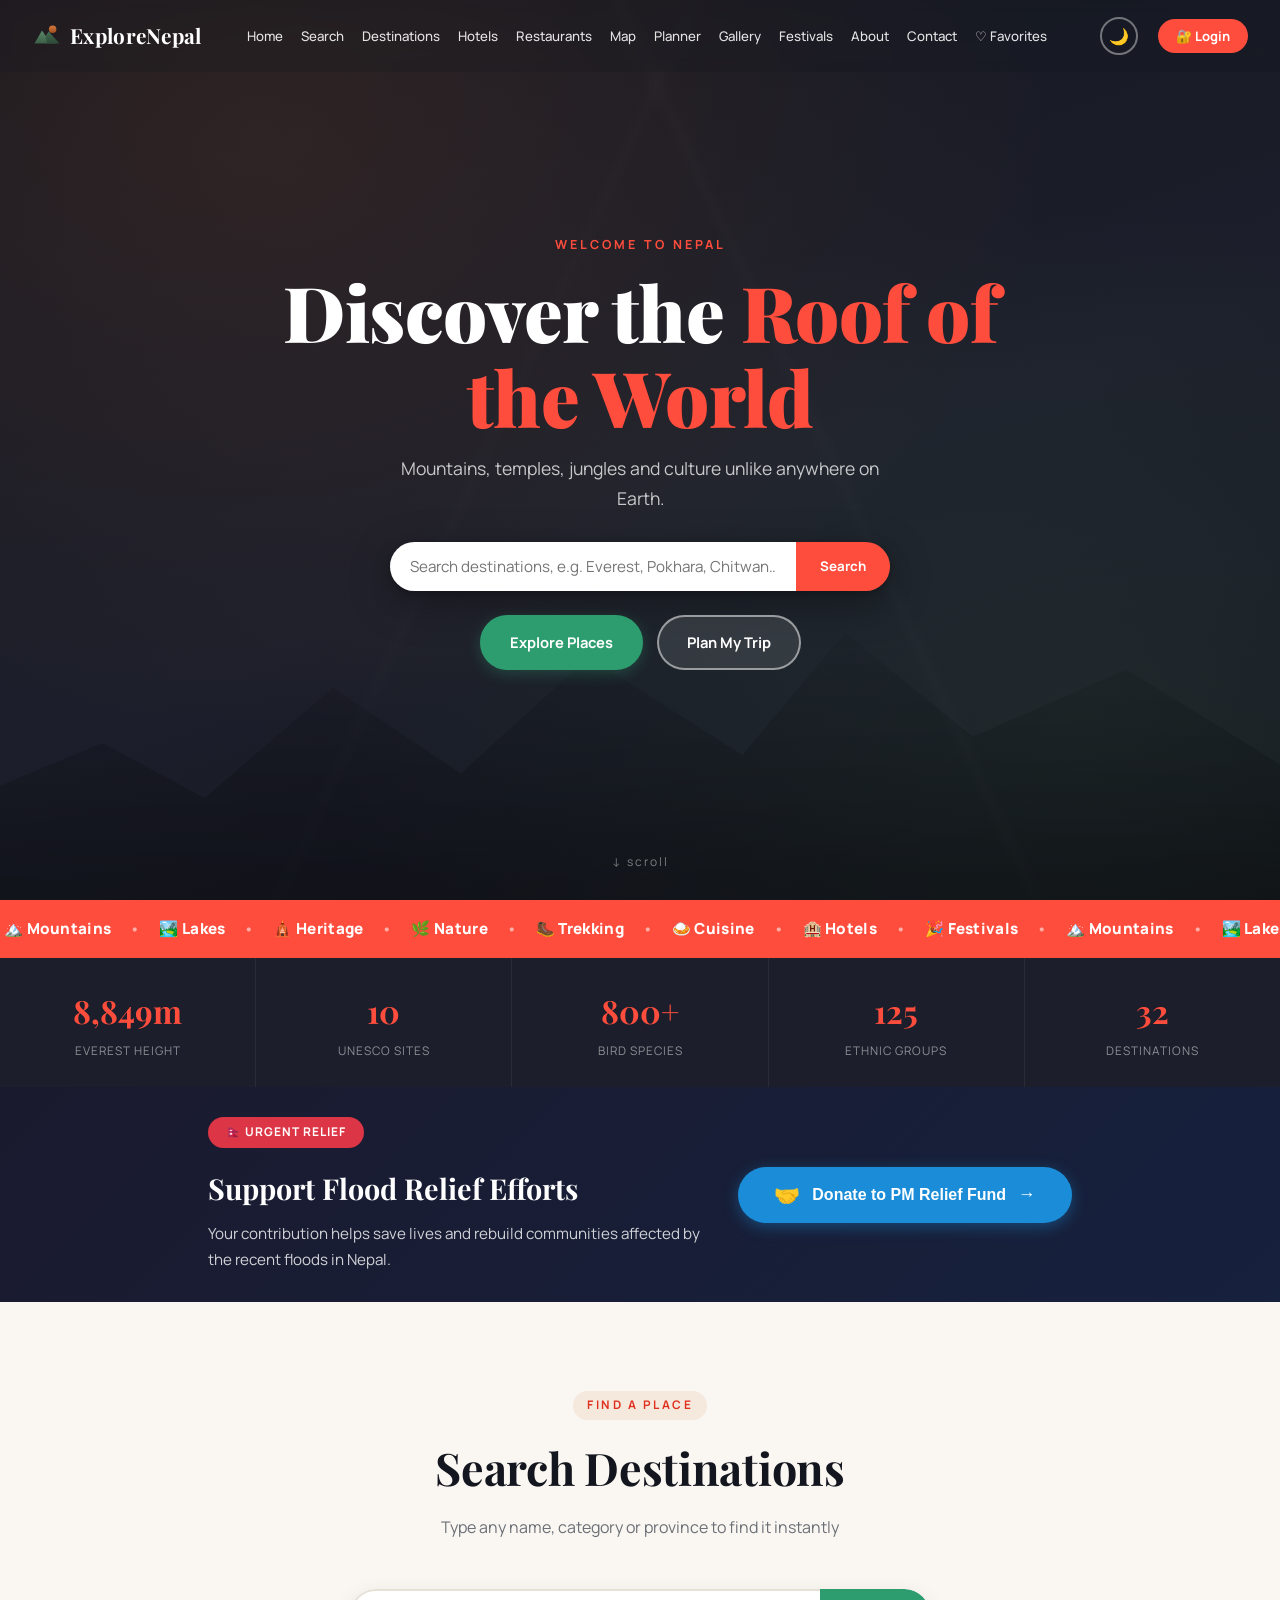
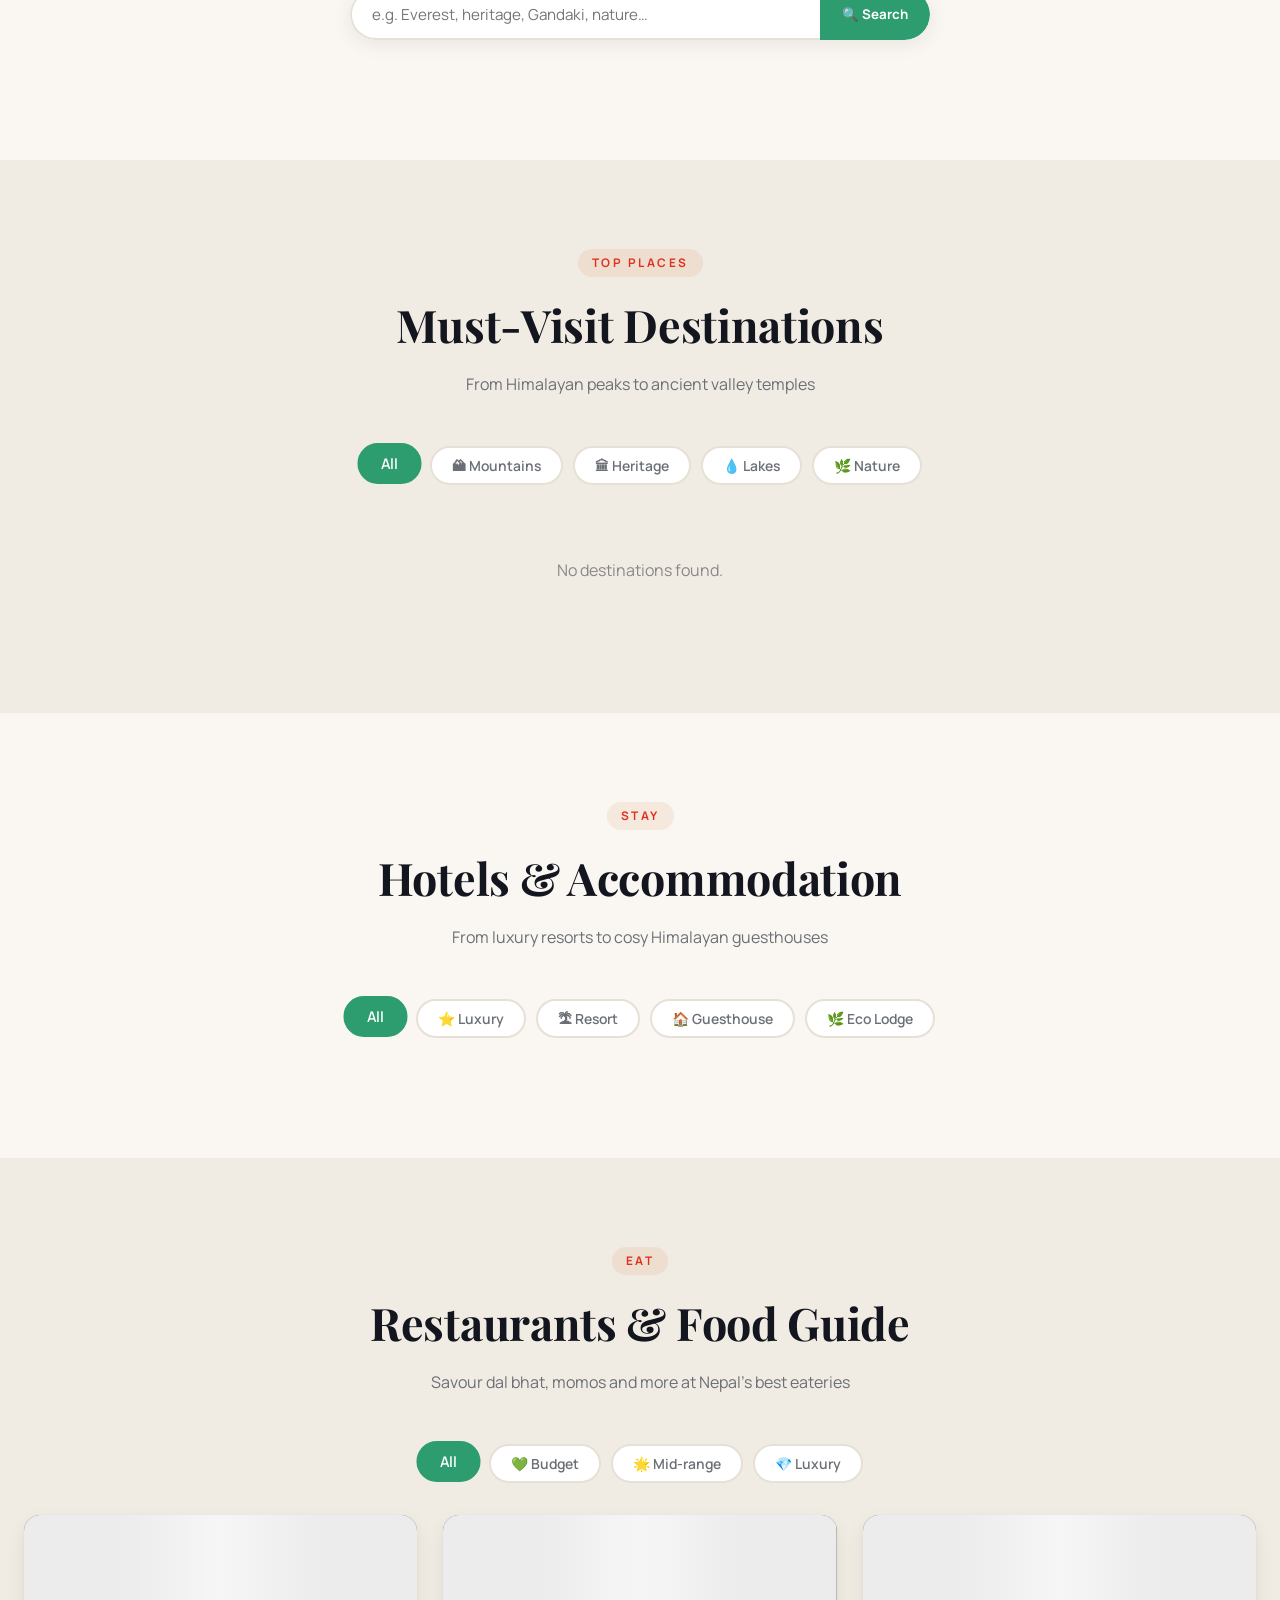
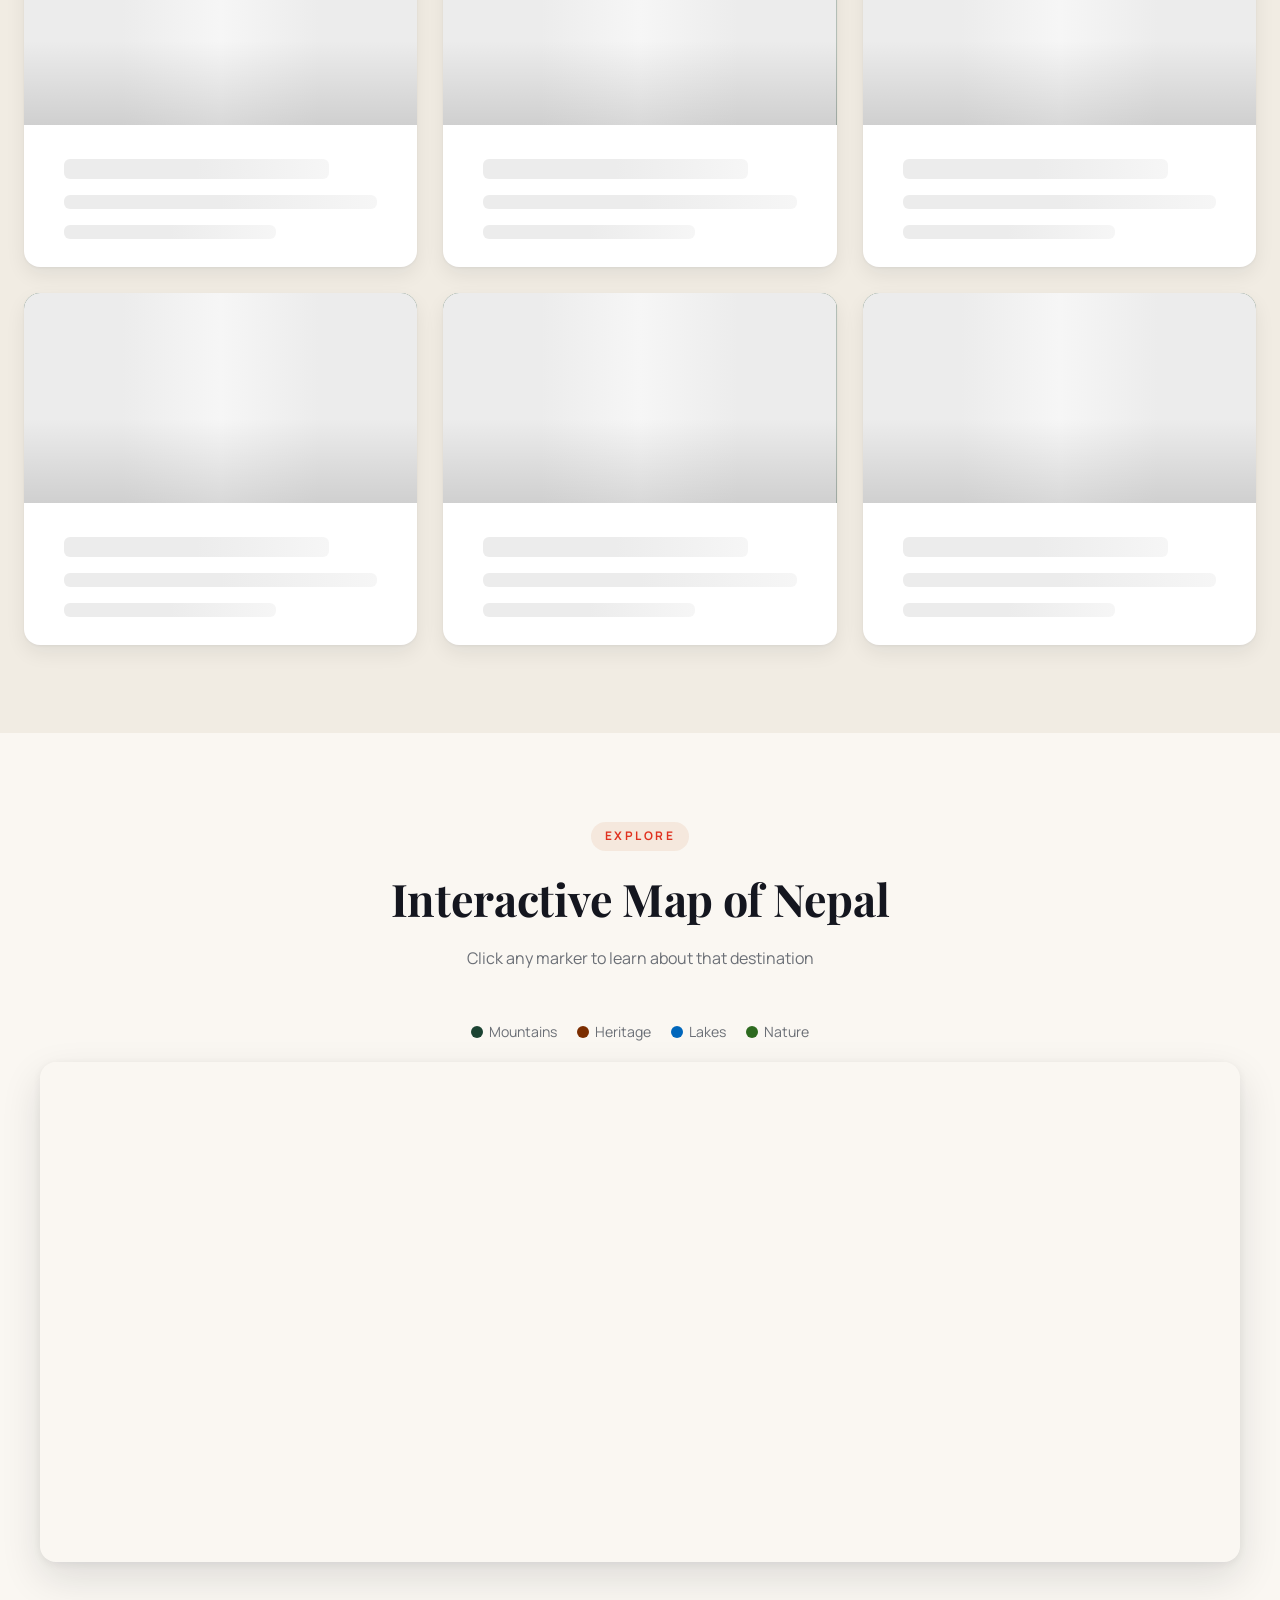
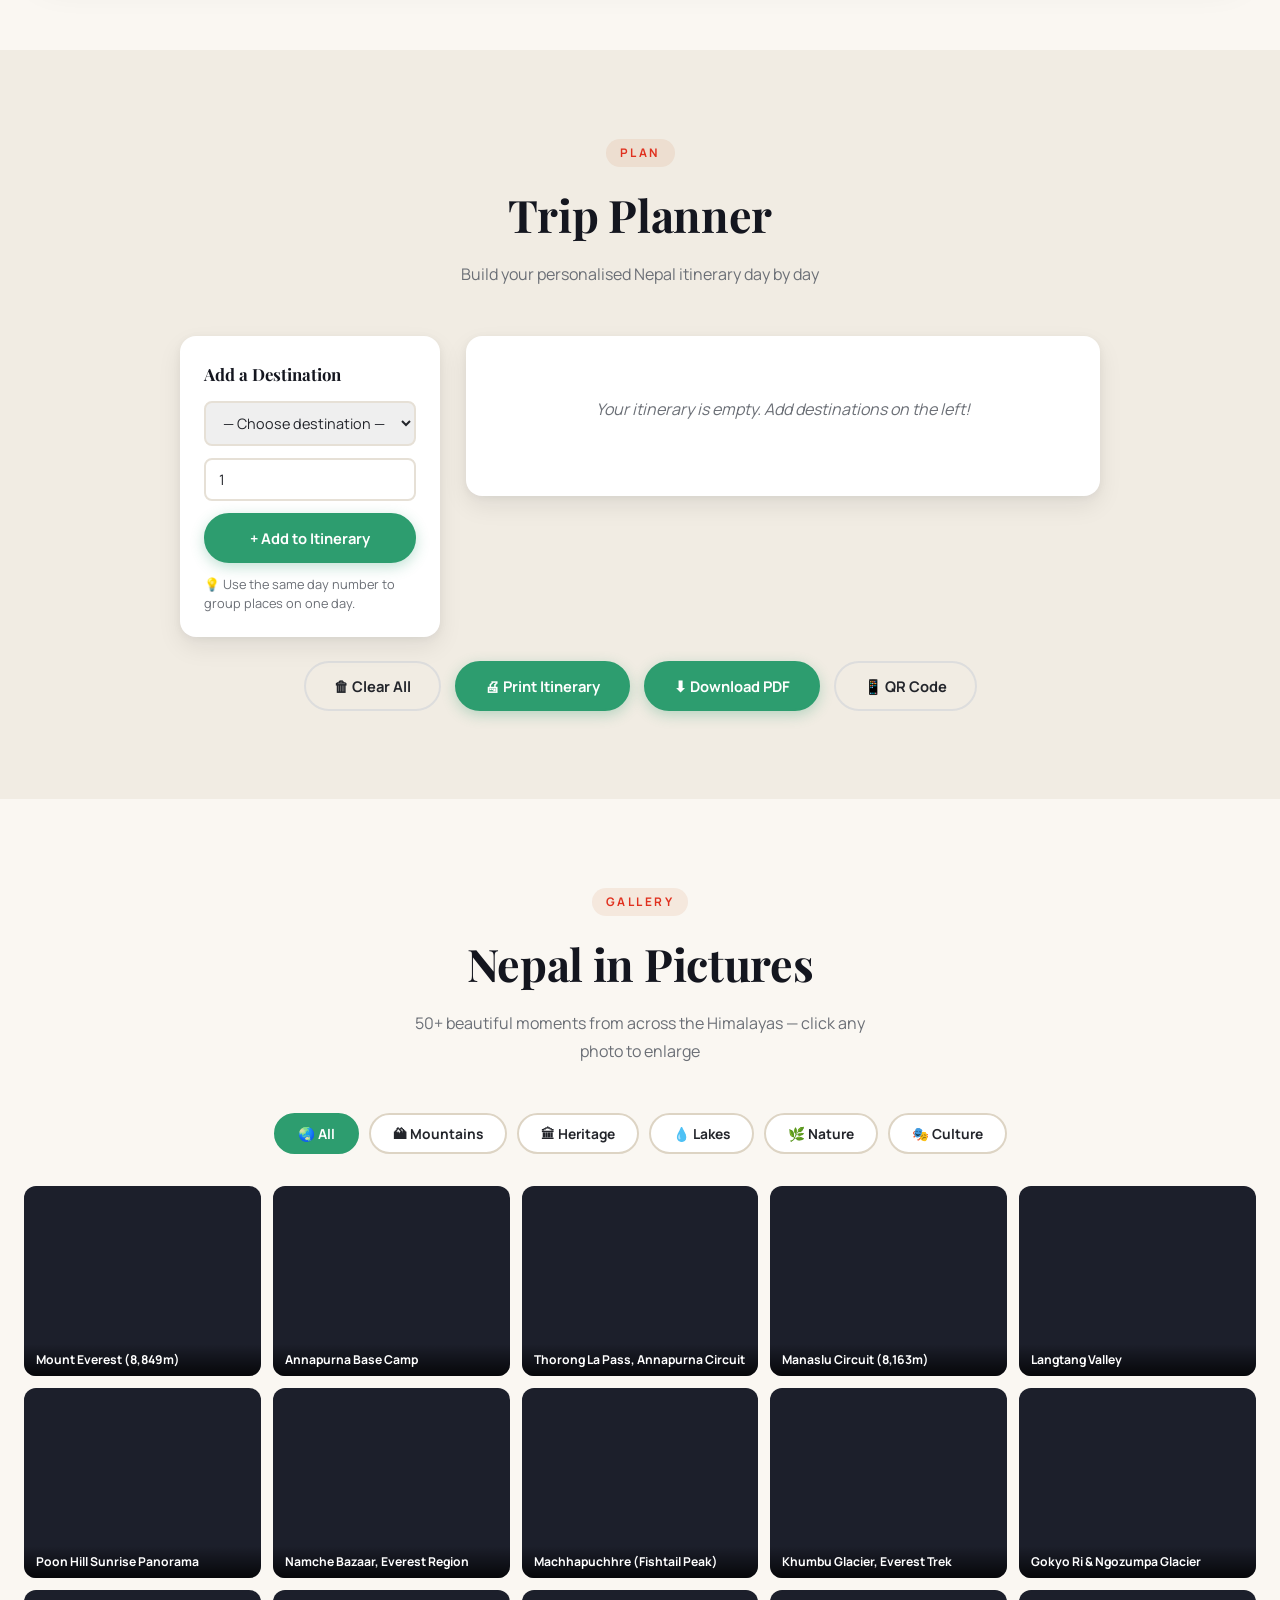
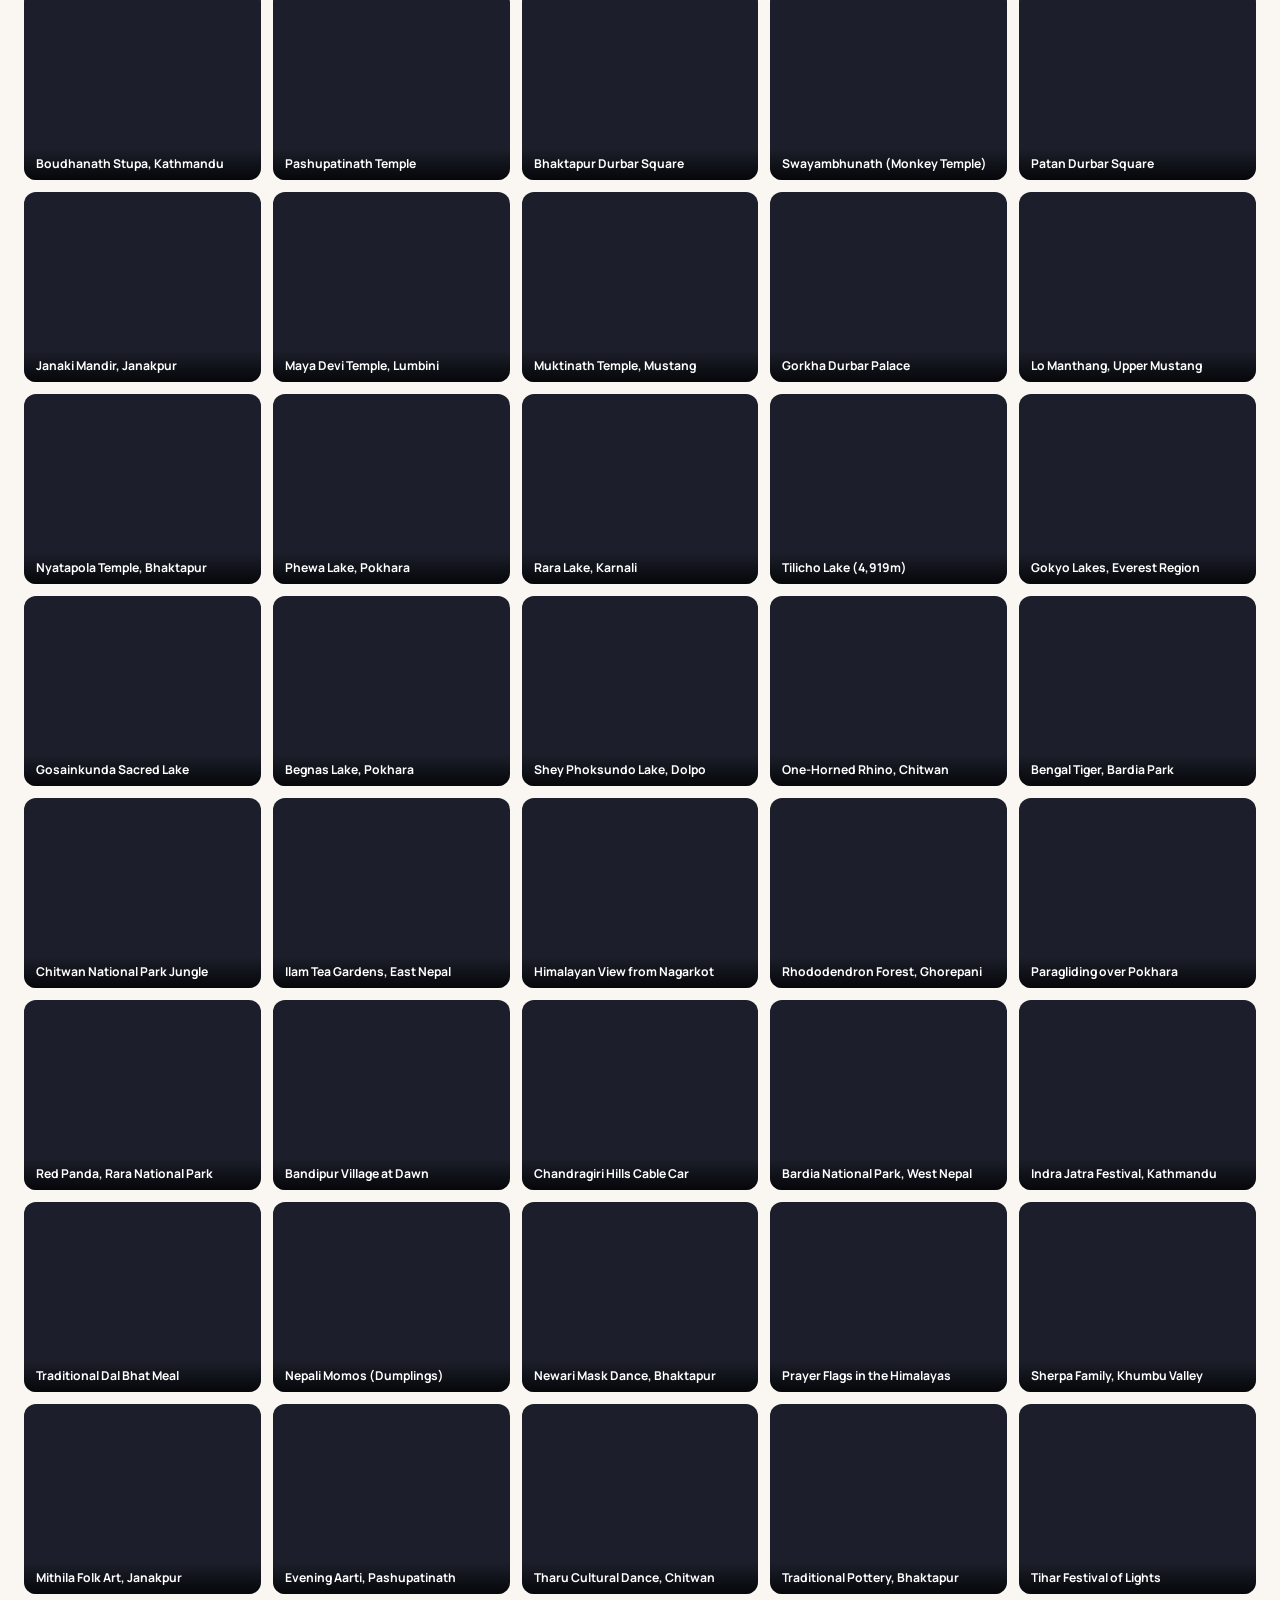
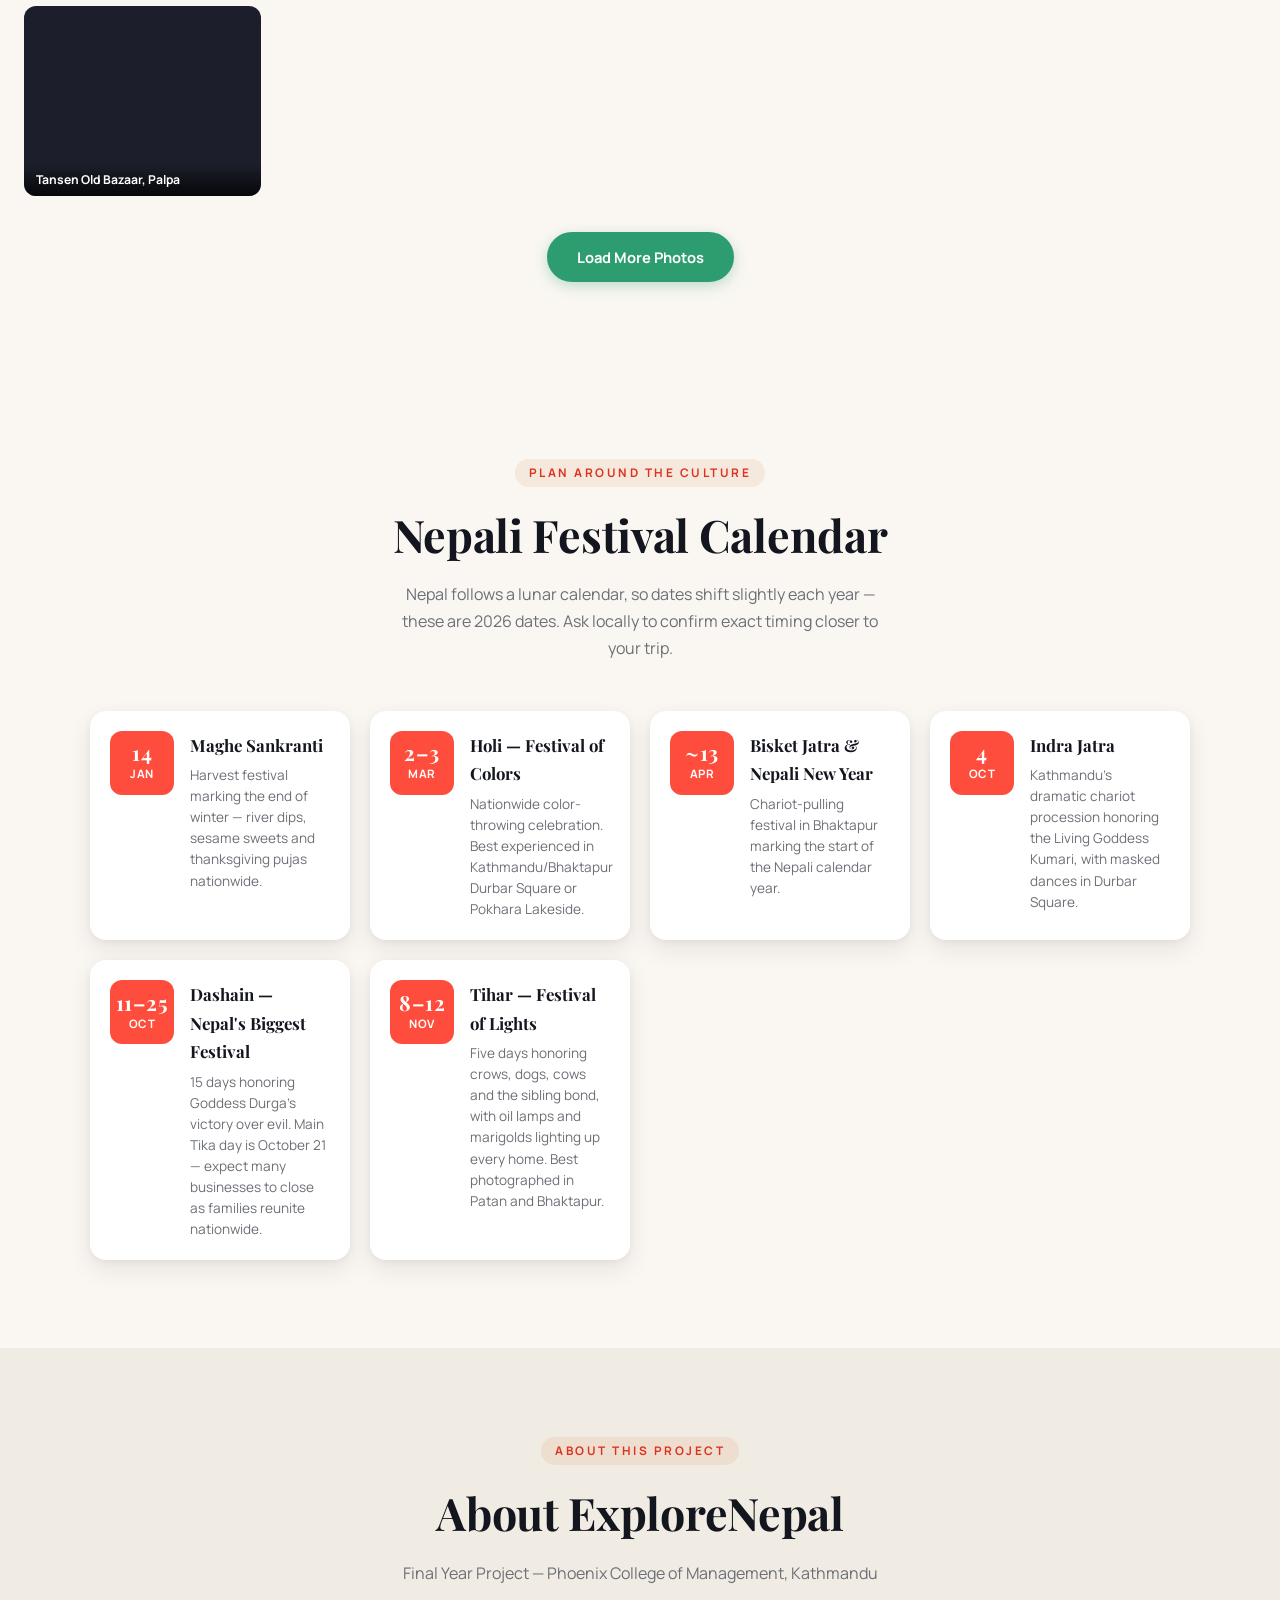
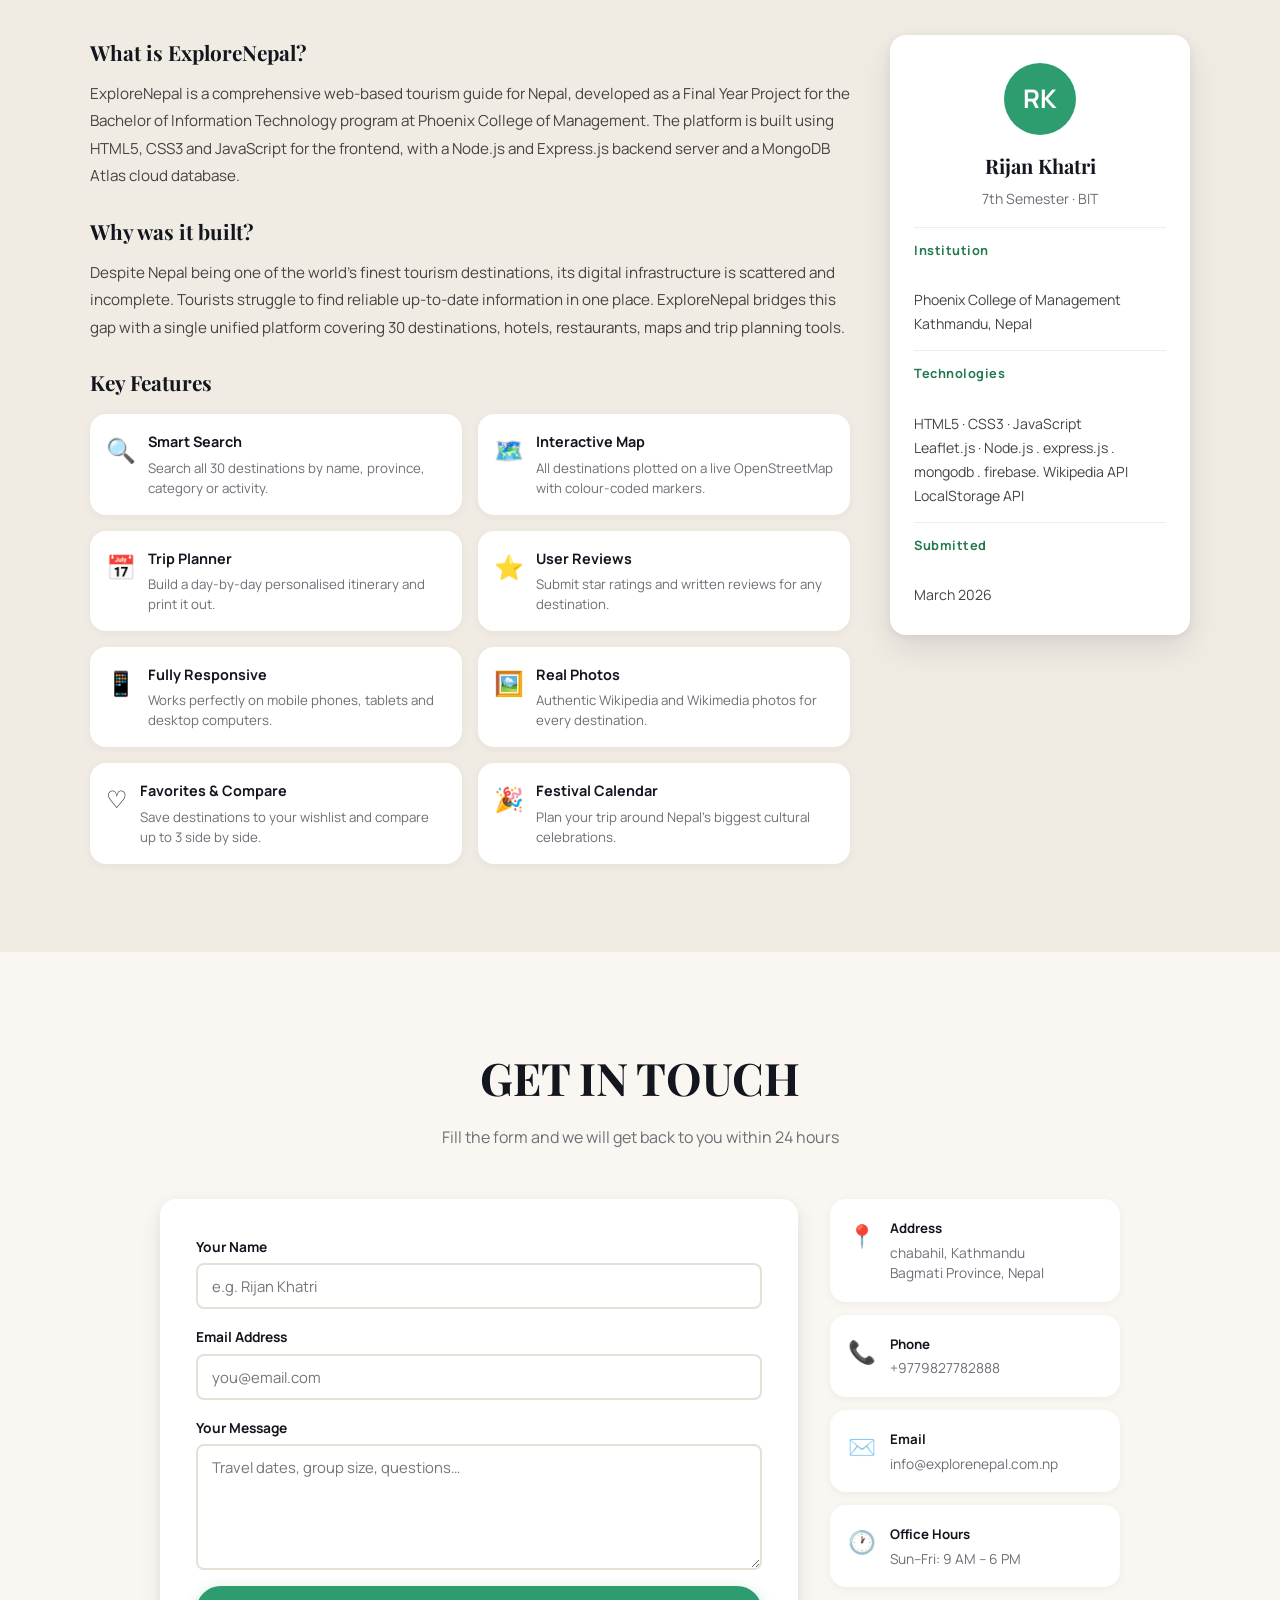
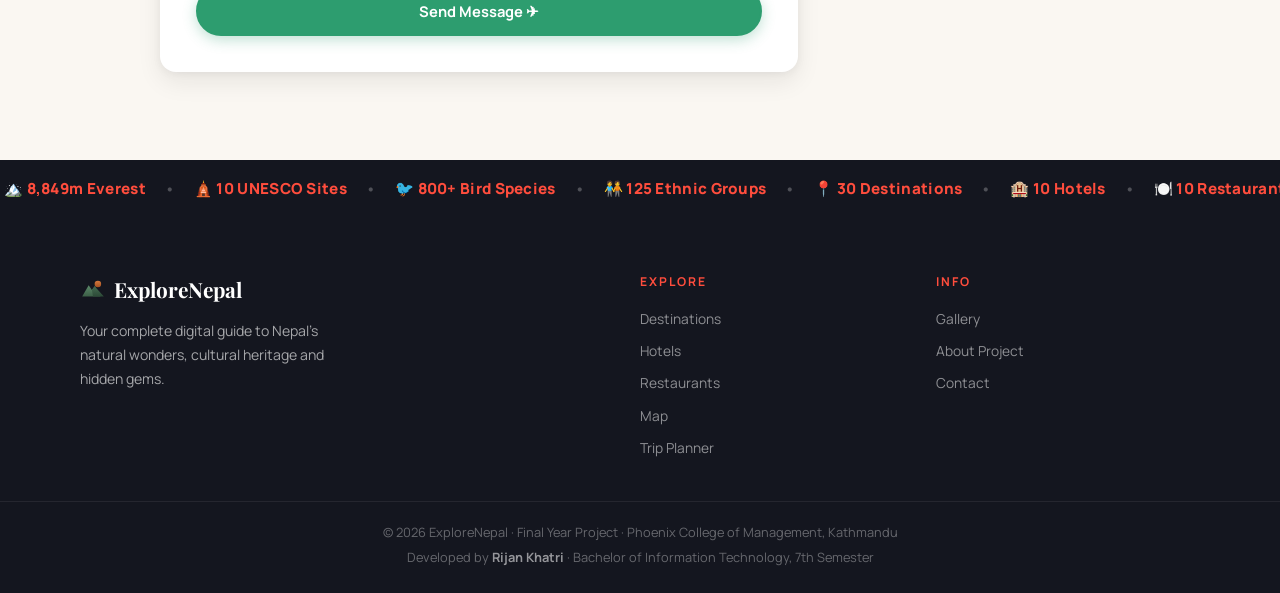
==== commit 3ec5c69f: "added pm relief fund scheme" ====
--- a/index.html
+++ b/index.html
@@ -86,7 +86,6 @@
 
 <!-- HERO -->
 <section class="hero" id="home">
-  <div class="hero-overlay" id="hero-spotlight"></div>
   <div class="hero-content">
     <span class="hero-tag">Welcome to Nepal</span>
     <h1>Discover the <span class="gold">Roof of the World</span></h1>
@@ -150,6 +149,43 @@
   <div class="stat"><span class="sn" data-count="125" data-suffix="">0</span><span class="sl">Ethnic Groups</span></div>
   <div class="stat"><span class="sn" data-count="32" data-suffix="">0</span><span class="sl">Destinations</span></div>
 </div>
+<!-- DONATION SECTION - PM RELIEF FUND -->
+<section class="section" style="background: linear-gradient(135deg, #1a1a2e 0%, #16213e 100%); padding: 30px 20px;">
+  <div style="max-width: 1200px; margin: 0 auto; text-align: center;">
+    <div style="display: flex; align-items: center; justify-content: center; gap: 30px; flex-wrap: wrap;">
+      <div style="text-align: left; color: white;">
+        <span style="background: #dc3545; padding: 5px 18px; border-radius: 50px; font-size: 0.75rem; font-weight: bold; display: inline-block; margin-bottom: 8px; letter-spacing: 1px;">🇳🇵 URGENT RELIEF</span>
+        <h2 style="font-family: 'Playfair Display', serif; font-size: 1.8rem; color: white; margin: 8px 0;">
+          Support Flood Relief Efforts
+        </h2>
+        <p style="color: rgba(255,255,255,0.8); max-width: 500px; font-size: 0.95rem;">
+          Your contribution helps save lives and rebuild communities affected by the recent floods in Nepal.
+        </p>
+      </div>
+      <button onclick="openDonationModal()" style="
+        background: #1a8cd8;
+        color: white;
+        border: none;
+        padding: 16px 36px;
+        border-radius: 50px;
+        font-size: 1rem;
+        font-weight: bold;
+        cursor: pointer;
+        display: flex;
+        align-items: center;
+        gap: 12px;
+        transition: all 0.3s ease;
+        box-shadow: 0 4px 15px rgba(26, 140, 216, 0.4);
+      " 
+      onmouseover="this.style.transform='scale(1.05)'; this.style.boxShadow='0 8px 25px rgba(26, 140, 216, 0.6)';"
+      onmouseout="this.style.transform='scale(1)'; this.style.boxShadow='0 4px 15px rgba(26, 140, 216, 0.4)';">
+        <span style="font-size: 1.3rem;">🤝</span>
+        Donate to PM Relief Fund
+        <span style="font-size: 1.1rem;">→</span>
+      </button>
+    </div>
+  </div>
+</section>
 
 <!-- SEARCH -->
 <section class="section" id="search-section">
@@ -792,6 +828,116 @@
 
     <button onclick="submitBooking()" style="width:100%;padding:12px;background:#1b4332;color:white;border:none;border-radius:6px;font-size:16px;cursor:pointer;margin-top:10px;">Confirm Booking ✅</button>
   </div>
+
 </div>
+<!-- DONATION MODAL - PM RELIEF FUND -->
+<div id="donationModal" style="display: none; position: fixed; top: 0; left: 0; width: 100%; height: 100%; background: rgba(0,0,0,0.8); z-index: 99999; overflow-y: auto; padding: 20px; animation: fadeIn 0.3s ease;">
+  <div style="max-width: 700px; margin: 40px auto; background: white; border-radius: 20px; padding: 35px 30px; position: relative; animation: slideUp 0.3s ease;">
+    <!-- Close Button -->
+    <button onclick="closeDonationModal()" style="position: absolute; top: 12px; right: 18px; background: none; border: none; font-size: 28px; cursor: pointer; color: #999; transition: color 0.3s;" onmouseover="this.style.color='#000'" onmouseout="this.style.color='#999'">✕</button>
+
+    <!-- Header -->
+    <div style="text-align: center; margin-bottom: 25px;">
+      <span style="background: #dc3545; color: white; padding: 5px 20px; border-radius: 50px; font-size: 0.75rem; font-weight: bold; display: inline-block; letter-spacing: 1px;">🇳🇵 PM RELIEF FUND</span>
+      <h2 style="font-family: 'Playfair Display', serif; font-size: 1.6rem; margin: 12px 0 5px 0; color: #1a1a2e;">
+        Prime Minister Disaster Relief Fund
+      </h2>
+      <p style="color: #666; font-size: 0.9rem;">Your contribution helps flood victims across Nepal</p>
+    </div>
+
+    <!-- QR Code Section -->
+    <div style="text-align: center; background: #f8f9fa; padding: 25px; border-radius: 15px; margin-bottom: 25px;">
+      <p style="color: #666; margin-bottom: 12px; font-size: 0.9rem;">Scan to donate via eSewa, Khalti, or any banking app</p>
+      <div style="width: 200px; height: 200px; margin: 0 auto; background: white; border-radius: 15px; display: flex; align-items: center; justify-content: center; box-shadow: 0 4px 20px rgba(0,0,0,0.1);">
+        <img src="qr.jpg" alt="PM Relief Fund QR Code" style="width: 180px; height: 180px; object-fit: contain;" onerror="this.src='data:image/svg+xml,%3Csvg xmlns=%22http://www.w3.org/2000/svg%22 width=%22200%22 height=%22200%22%3E%3Crect fill=%22%23f0f0f0%22 width=%22200%22 height=%22200%22/%3E%3Ctext x=%2250%%22 y=%2250%%22 text-anchor=%22middle%22 dominant-baseline=%22middle%22 fill=%22%23999%22 font-family=%22Arial%22 font-size=%2214%22%3EQR Code%3C/text%3E%3C/svg%3E'">
+      </div>
+      <div style="margin-top: 12px; display: flex; gap: 10px; justify-content: center; flex-wrap: wrap;">
+        <span style="background: #e8f5e9; color: #2e7d32; padding: 4px 14px; border-radius: 50px; font-size: 0.75rem;">📱 eSewa</span>
+        <span style="background: #e3f2fd; color: #1565c0; padding: 4px 14px; border-radius: 50px; font-size: 0.75rem;">🏦 Khalti</span>
+        <span style="background: #fff3e0; color: #e65100; padding: 4px 14px; border-radius: 50px; font-size: 0.75rem;">💳 Banking App</span>
+      </div>
+    </div>
+
+    <!-- Bank Details -->
+    <div style="background: #f8f9fa; border-radius: 15px; padding: 20px;">
+      <h3 style="font-size: 1rem; margin-bottom: 12px; color: #1a1a2e;">🏦 Bank Account Details</h3>
+      
+      <div style="display: grid; gap: 10px;">
+        <!-- Rastriya Banijya Bank -->
+        <div style="background: white; padding: 12px 15px; border-radius: 10px; border-left: 4px solid #1a8cd8;">
+          <div style="display: flex; justify-content: space-between; align-items: center; flex-wrap: wrap; gap: 8px;">
+            <div>
+              <strong style="font-size: 0.9rem; color: #1a1a2e;">Rastriya Banijya Bank</strong>
+              <div style="font-size: 0.8rem; color: #666; margin-top: 2px;">Account: 143010000025006</div>
+            </div>
+            <button onclick="copyText('143010000025006')" style="background: #e8f5e9; border: none; padding: 4px 14px; border-radius: 50px; color: #2e7d32; cursor: pointer; font-size: 0.75rem; transition: all 0.2s;" onmouseover="this.style.background='#c8e6c9'">📋 Copy</button>
+          </div>
+        </div>
+
+        <!-- Nepal Bank Limited -->
+        <div style="background: white; padding: 12px 15px; border-radius: 10px; border-left: 4px solid #e65100;">
+          <div style="display: flex; justify-content: space-between; align-items: center; flex-wrap: wrap; gap: 8px;">
+            <div>
+              <strong style="font-size: 0.9rem; color: #1a1a2e;">Nepal Bank Limited</strong>
+              <div style="font-size: 0.8rem; color: #666; margin-top: 2px;">Account: 00211600510039000003</div>
+            </div>
+            <button onclick="copyText('00211600510039000003')" style="background: #e8f5e9; border: none; padding: 4px 14px; border-radius: 50px; color: #2e7d32; cursor: pointer; font-size: 0.75rem; transition: all 0.2s;" onmouseover="this.style.background='#c8e6c9'">📋 Copy</button>
+          </div>
+        </div>
+
+        <!-- Himalayan Bank -->
+        <div style="background: white; padding: 12px 15px; border-radius: 10px; border-left: 4px solid #d4a017;">
+          <div style="display: flex; justify-content: space-between; align-items: center; flex-wrap: wrap; gap: 8px;">
+            <div>
+              <strong style="font-size: 0.9rem; color: #1a1a2e;">Himalayan Bank Limited</strong>
+              <div style="font-size: 0.8rem; color: #666; margin-top: 2px;">Account: 00100105200270</div>
+            </div>
+            <button onclick="copyText('00100105200270')" style="background: #e8f5e9; border: none; padding: 4px 14px; border-radius: 50px; color: #2e7d32; cursor: pointer; font-size: 0.75rem; transition: all 0.2s;" onmouseover="this.style.background='#c8e6c9'">📋 Copy</button>
+          </div>
+        </div>
+
+        <!-- Nabil Bank -->
+        <div style="background: white; padding: 12px 15px; border-radius: 10px; border-left: 4px solid #27ae60;">
+          <div style="display: flex; justify-content: space-between; align-items: center; flex-wrap: wrap; gap: 8px;">
+            <div>
+              <strong style="font-size: 0.9rem; color: #1a1a2e;">Nabil Bank Limited</strong>
+              <div style="font-size: 0.8rem; color: #666; margin-top: 2px;">Account: 01905631210046</div>
+            </div>
+            <button onclick="copyText('01905631210046')" style="background: #e8f5e9; border: none; padding: 4px 14px; border-radius: 50px; color: #2e7d32; cursor: pointer; font-size: 0.75rem; transition: all 0.2s;" onmouseover="this.style.background='#c8e6c9'">📋 Copy</button>
+          </div>
+        </div>
+
+        <!-- Standard Chartered -->
+        <div style="background: white; padding: 12px 15px; border-radius: 10px; border-left: 4px solid #6c3483;">
+          <div style="display: flex; justify-content: space-between; align-items: center; flex-wrap: wrap; gap: 8px;">
+            <div>
+              <strong style="font-size: 0.9rem; color: #1a1a2e;">Standard Chartered Bank</strong>
+              <div style="font-size: 0.8rem; color: #666; margin-top: 2px;">Account: 01013243801</div>
+            </div>
+            <button onclick="copyText('01013243801')" style="background: #e8f5e9; border: none; padding: 4px 14px; border-radius: 50px; color: #2e7d32; cursor: pointer; font-size: 0.75rem; transition: all 0.2s;" onmouseover="this.style.background='#c8e6c9'">📋 Copy</button>
+          </div>
+        </div>
+      </div>
+    </div>
+
+    <!-- Footer Note -->
+    <div style="text-align: center; margin-top: 18px; font-size: 0.8rem; color: #888;">
+      <p>🙏 Your donation directly supports flood relief efforts in Nepal</p>
+      <p style="font-size: 0.7rem; margin-top: 3px;">All donations are tax-deductible under Nepal's tax laws</p>
+    </div>
+  </div>
+</div>
+
+<!-- Add these animations -->
+<style>
+@keyframes fadeIn {
+  from { opacity: 0; }
+  to { opacity: 1; }
+}
+@keyframes slideUp {
+  from { transform: translateY(30px); opacity: 0; }
+  to { transform: translateY(0); opacity: 1; }
+}
+</style>
 </html>
 </body>
--- a/style.css
+++ b/style.css
@@ -1,13 +1,10 @@
-/* ============================================================
-   style.css  –  ExploreNepal  (Premium Redesign)
-   All class/ID names preserved for JS compatibility.
-   ============================================================ */
+
 :root {
-  --sage:     #2d9d6f;   /* brighter, more energetic green */
+  --sage:     #2d9d6f;   
   --sage-d:   #22794f;
   --dark:     #14161f;
   --dark-2:   #1c1f2b;
-  --gold:     #ff4d3d;   /* bold vivid coral-red accent, replaces muted terracotta */
+  --gold:     #ff4d3d;   
   --gold-d:   #e0311f;
   --bg:       #faf7f2;
   --bg2:      #f1ece3;
@@ -89,12 +86,6 @@
   transform: translateY(var(--parallax-y, 0px));
   will-change: transform;
 }
-.hero-overlay {
-  position: absolute; inset: 0; z-index: 0; pointer-events: none;
-  background: radial-gradient(circle 300px at var(--mx, 50%) var(--my, 50%), rgba(255,255,255,0.30), transparent 70%);
-  opacity: 0; transition: opacity 0.4s ease;
-}
-.hero:hover .hero-overlay { opacity: 1; }
 .hero-content { position: relative; z-index: 1; max-width: 780px; padding: 0 24px; animation: fadeUp 0.9s var(--ease) both; }
 @keyframes fadeUp { from { opacity:0; transform:translateY(28px); } to { opacity:1; transform:translateY(0); } }
 .hero-tag { display: inline-block; font-size: 0.78rem; letter-spacing: 3px; text-transform: uppercase; color: var(--gold); font-weight: 700; margin-bottom: 14px; }
